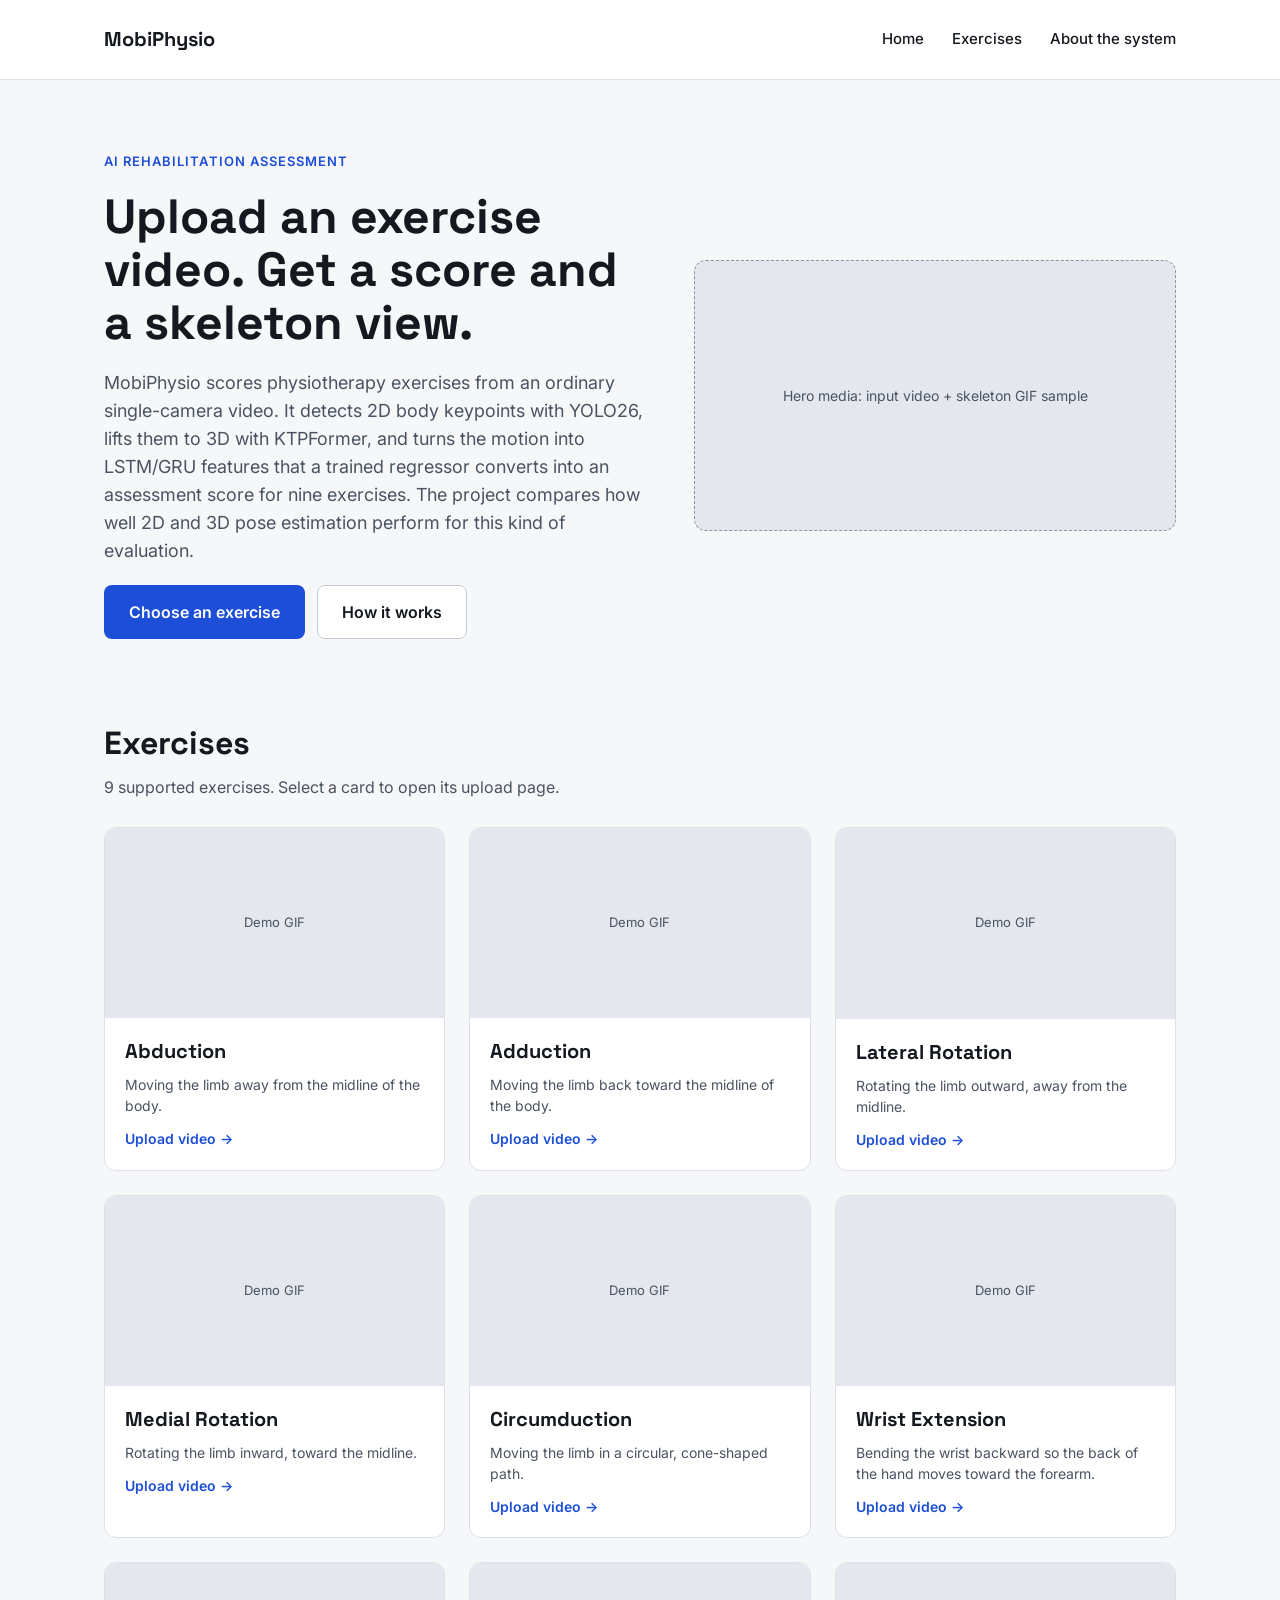
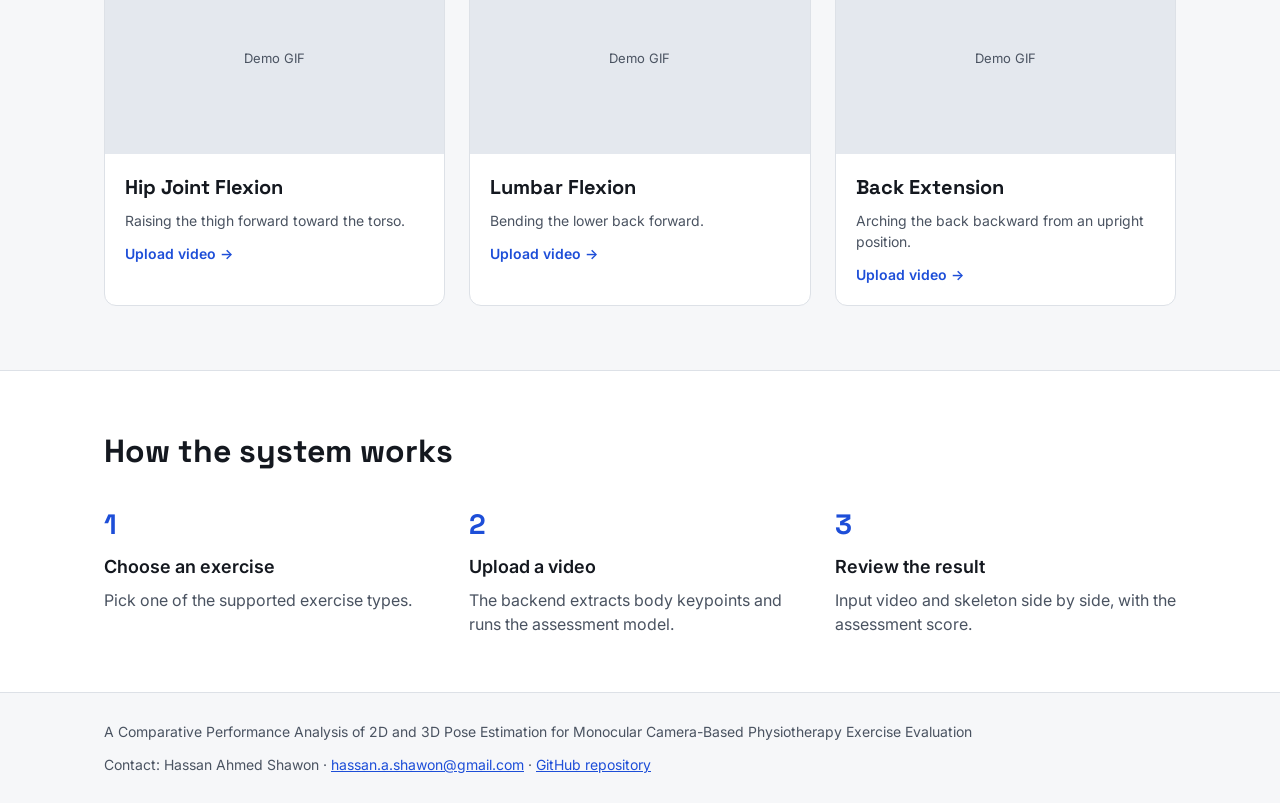
==== frontend/index.html @ 4cb4cb86 "Add MobiPhysio 3D RehabSite frontend and backend - Website (HTML/CSS/JS) with demo videos for all ni" ====
<!DOCTYPE html>
<html lang="en">
<head>
<meta charset="utf-8">
<meta name="viewport" content="width=device-width, initial-scale=1">
<title>{site}</title>
<link rel="preconnect" href="https://fonts.googleapis.com">
<link rel="stylesheet" href="https://fonts.googleapis.com/css2?family=Inter:wght@400;500;600&family=Space+Grotesk:wght@500;700&display=swap">
<link rel="stylesheet" href="css/style.css">
</head>
<body>

<header class="site-header">
  <div class="container site-header__inner">
    <a class="brand" href="index.html" data-cfg="SITE_NAME"></a>
    <nav class="nav" aria-label="Main">
      <a href="index.html">Home</a>
      <a href="#exercises">Exercises</a>
      <a href="#about">About the system</a>
    </nav>
  </div>
</header>

<main>
  <section class="container hero">
    <div class="hero__text">
      <p class="eyebrow">AI rehabilitation assessment</p>
      <h1>Upload an exercise video. Get a score and a skeleton view.</h1>
      <p class="lead" data-cfg="DESCRIPTION_SHORT"></p>
      <div class="button-row">
        <a class="btn btn--primary" href="#exercises">Choose an exercise</a>
        <a class="btn btn--secondary" href="#about">How it works</a>
      </div>
    </div>
    <div id="hero-media"></div>
  </section>

  <section id="exercises" class="container section">
    <div class="section__head">
      <h2>Exercises</h2>
      <p id="exercise-count" class="muted"></p>
    </div>
    <div id="exercise-grid" class="grid"></div>
  </section>

  <section id="about" class="band">
    <div class="container section">
      <h2>How the system works</h2>
      <div class="steps-grid">
        <div class="step">
          <span class="step__num">1</span>
          <h3>Choose an exercise</h3>
          <p class="muted">Pick one of the supported exercise types.</p>
        </div>
        <div class="step">
          <span class="step__num">2</span>
          <h3>Upload a video</h3>
          <p class="muted">The backend extracts body keypoints and runs the assessment model.</p>
        </div>
        <div class="step">
          <span class="step__num">3</span>
          <h3>Review the result</h3>
          <p class="muted">Input video and skeleton side by side, with the assessment score.</p>
        </div>
      </div>
    </div>
  </section>
</main>

<footer class="container site-footer">
  <span data-cfg="FOOTER_LEFT"></span>
  <span id="footer-contact"></span>
</footer>

<script src="js/config.js"></script>
<script src="js/common.js"></script>
<script src="js/home.js"></script>
</body>
</html>
---- frontend/css/style.css ----
/* Design tokens — change colours and fonts here */
:root {
  --bg: #F6F7F9;
  --surface: #FFFFFF;
  --ink: #14181F;
  --muted: #4A5361;
  --line: #DDE1E7;
  --line-strong: #C5CBD4;
  --placeholder: #E4E8EE;
  --accent: #1D4ED8;
  --accent-dark: #1E3A8A;
  --danger: #B42318;
  --radius: 12px;
  --font-body: Inter, system-ui, sans-serif;
  --font-head: "Space Grotesk", Inter, system-ui, sans-serif;
}

* { box-sizing: border-box; }
[hidden] { display: none !important; }
html { scroll-behavior: smooth; }
body { margin: 0; font-family: var(--font-body); color: var(--ink); background: var(--bg); line-height: 1.5; }
h1, h2, h3, p, ul, ol { margin: 0; }
h1 { font-family: var(--font-head); font-weight: 700; font-size: clamp(32px, 5vw, 48px); line-height: 1.1; }
h2 { font-family: var(--font-head); font-weight: 700; font-size: 32px; }
h3 { font-size: 18px; font-weight: 600; }
a { color: var(--accent); }
a:hover { color: var(--accent-dark); }
:focus-visible { outline: 3px solid var(--accent); outline-offset: 2px; }
img, video { display: block; max-width: 100%; }

.container { max-width: 1120px; margin: 0 auto; padding-left: 24px; padding-right: 24px; }
.muted { color: var(--muted); }
.eyebrow { font-size: 13px; font-weight: 600; letter-spacing: 0.08em; text-transform: uppercase; color: var(--accent); }
.lead { font-size: 18px; line-height: 1.55; color: var(--muted); }

/* Mock-mode banner */
.mock-banner { background: #FEF3C7; color: #5C3D00; font-size: 14px; font-weight: 500; text-align: center; padding: 8px 16px; }

/* Header and footer */
.site-header { background: var(--surface); border-bottom: 1px solid var(--line); }
.site-header__inner { display: flex; flex-wrap: wrap; align-items: center; justify-content: space-between; gap: 8px 16px; padding-top: 16px; padding-bottom: 16px; }
.brand { font-family: var(--font-head); font-weight: 700; font-size: 20px; color: var(--ink); text-decoration: none; }
.nav { display: flex; flex-wrap: wrap; gap: 4px 28px; font-size: 15px; font-weight: 500; }
.nav a { color: var(--ink); text-decoration: none; padding: 12px 0; }
.nav a:hover { color: var(--accent); }
.site-footer { display: flex; flex-wrap: wrap; justify-content: space-between; gap: 12px; padding-top: 28px; padding-bottom: 28px; font-size: 14px; color: var(--muted); }

/* Buttons */
.btn { display: inline-block; font: inherit; font-weight: 600; font-size: 16px; padding: 14px 24px; border-radius: 8px; border: 1px solid transparent; text-decoration: none; cursor: pointer; text-align: center; }
.btn--primary { background: var(--accent); color: #FFFFFF; }
.btn--primary:hover { background: var(--accent-dark); color: #FFFFFF; }
.btn--secondary { background: var(--surface); color: var(--ink); border-color: var(--line-strong); }
.btn--secondary:hover { border-color: var(--ink); color: var(--ink); }
.btn--block { width: 100%; }
.btn:disabled { background: #AEB6C2; color: #14181F; cursor: not-allowed; }
.button-row { display: flex; flex-wrap: wrap; gap: 12px; }
.link-btn { font: inherit; font-size: 14px; font-weight: 500; color: var(--accent); background: none; border: none; padding: 12px 8px; cursor: pointer; }

/* Media boxes (images with placeholder fallback) */
.media { background: var(--placeholder); border-radius: 8px; overflow: hidden; display: flex; align-items: center; justify-content: center; }
.media img, .media video { width: 100%; height: 100%; object-fit: contain; }
.media--empty { font-size: 13px; color: var(--muted); text-align: center; padding: 16px; }
.media--dark { background: var(--ink); height: 340px; }
.media--dark.media--empty { color: #D5DAE1; font-size: 14px; }
.media__note { margin: 0; padding: 16px; max-width: 360px; text-align: center; }
.preview { height: 280px; }

/* Home: hero */
.hero { display: flex; flex-wrap: wrap; gap: 48px; align-items: center; padding-top: 72px; padding-bottom: 56px; }
.hero__text { flex: 1 1 420px; display: flex; flex-direction: column; gap: 20px; }
.hero__media { flex: 1 1 360px; aspect-ratio: 16 / 9; height: auto; border-radius: var(--radius); }
.hero__media.media--empty { border: 1px dashed #8A93A1; font-size: 14px; }

/* Home: sections */
.section { display: flex; flex-direction: column; gap: 28px; padding-top: 24px; padding-bottom: 64px; }
.section__head { display: flex; flex-direction: column; gap: 8px; }
.band { background: var(--surface); border-top: 1px solid var(--line); border-bottom: 1px solid var(--line); }
.band .section { padding-top: 56px; padding-bottom: 56px; }
.grid { display: grid; grid-template-columns: repeat(auto-fill, minmax(min(300px, 100%), 1fr)); gap: 24px; }
.steps-grid { display: grid; grid-template-columns: repeat(auto-fit, minmax(240px, 1fr)); gap: 24px; }
.step { display: flex; flex-direction: column; gap: 8px; }
.step__num { font-family: var(--font-head); font-weight: 700; font-size: 28px; color: var(--accent); }
.about__long { max-width: 760px; line-height: 1.6; }

/* Home: exercise card */
.card { display: flex; flex-direction: column; background: var(--surface); border: 1px solid var(--line); border-radius: var(--radius); overflow: hidden; text-decoration: none; color: var(--ink); transition: border-color 0.15s, box-shadow 0.15s, transform 0.15s; }
.card:hover { color: var(--ink); border-color: var(--accent); box-shadow: 0 6px 20px rgba(20, 24, 31, 0.08); transform: translateY(-2px); }
.card__media { aspect-ratio: 16 / 9; height: auto; border-radius: 0; }
.card__body { display: flex; flex-direction: column; gap: 8px; padding: 18px 20px 20px; }
.card__title { font-family: var(--font-head); font-weight: 700; font-size: 20px; }
.card__text { font-size: 14px; color: var(--muted); }
.card__cta { font-size: 14px; font-weight: 600; color: var(--accent); padding-top: 4px; }

/* Exercise page */
.page { display: flex; flex-direction: column; gap: 28px; padding-top: 32px; padding-bottom: 64px; }
.back { align-self: flex-start; font-size: 15px; font-weight: 500; text-decoration: none; padding: 10px 0; }
.page__head { display: flex; flex-wrap: wrap; align-items: flex-end; justify-content: space-between; gap: 16px; }
.page__head h1 { font-size: clamp(28px, 4vw, 40px); line-height: 1.15; margin-top: 8px; }

.panel { background: var(--surface); border: 1px solid var(--line); border-radius: var(--radius); padding: 24px; display: flex; flex-direction: column; gap: 16px; }
.panel h2 { font-family: var(--font-body); font-size: 18px; font-weight: 600; }
.panel h3 { font-size: 15px; }
.panel--tight { padding: 16px; gap: 12px; }
.panel--tight h2 { font-size: 16px; }
.panel__head { display: flex; flex-wrap: wrap; align-items: center; justify-content: space-between; gap: 8px; }
.panel__head a { font-size: 14px; font-weight: 500; text-decoration: none; }

.two-col { display: flex; flex-wrap: wrap; gap: 32px; align-items: flex-start; }
.two-col__side { flex: 1 1 360px; }
.two-col__main { flex: 1.3 1 420px; gap: 20px; }
.demo__media { aspect-ratio: 16 / 9; height: auto; }
.tips { padding-left: 20px; font-size: 15px; line-height: 1.7; color: var(--muted); }

/* Upload */
.dropzone { display: flex; flex-direction: column; align-items: center; justify-content: center; gap: 12px; min-height: 260px; padding: 24px; border: 2px dashed #8A93A1; border-radius: var(--radius); background: var(--bg); text-align: center; cursor: pointer; color: var(--accent); }
.dropzone > span { color: var(--ink); }
.dropzone > .muted, .dropzone__rules { color: var(--muted); font-size: 14px; }
.dropzone__title { font-size: 17px; font-weight: 600; }
.dropzone__rules { font-size: 13px; }
.dropzone input { font: inherit; font-size: 14px; max-width: 100%; color: var(--ink); }
.dropzone--over, .dropzone:hover { border-color: var(--accent); background: #EEF3FF; }
.file-row { display: flex; flex-wrap: wrap; align-items: center; justify-content: space-between; gap: 12px; padding: 4px 8px 4px 16px; border: 1px solid var(--line); border-radius: 8px; font-size: 14px; font-weight: 500; overflow-wrap: anywhere; }
.error { color: var(--danger); background: #FEF1EF; border: 1px solid #F3B8B1; border-radius: 8px; padding: 12px 16px; font-size: 14px; font-weight: 500; }

/* Processing */
.progress { display: flex; flex-direction: column; gap: 10px; padding-top: 16px; border-top: 1px solid var(--line); }
.progress__track { height: 8px; background: var(--placeholder); border-radius: 4px; overflow: hidden; }
.progress__bar { height: 8px; width: 0; background: var(--accent); transition: width 0.2s; }
.progress__bar.is-indeterminate { background: repeating-linear-gradient(90deg, var(--accent) 0 24px, #6D8FEA 24px 48px); background-size: 48px 8px; animation: stripes 0.8s linear infinite; }
@keyframes stripes { to { background-position: 48px 0; } }
.progress__status { font-size: 14px; font-weight: 600; }
.progress__steps { padding-left: 20px; font-size: 14px; line-height: 1.8; color: var(--muted); }
.progress__steps .is-active { color: var(--ink); font-weight: 600; }
.progress__steps .is-done { color: var(--muted); text-decoration: line-through; }

/* Results */
.results { display: flex; flex-direction: column; gap: 28px; }
.output { display: grid; grid-template-columns: repeat(auto-fit, minmax(min(320px, 100%), 1fr)); gap: 24px; }
.scores { display: flex; flex-wrap: wrap; gap: 24px; align-items: stretch; }
.score-card { flex: 1 1 300px; background: var(--accent); color: #FFFFFF; border-radius: var(--radius); padding: 28px; display: flex; flex-direction: column; gap: 12px; }
.score-card h2 { font-family: var(--font-body); font-size: 14px; font-weight: 600; letter-spacing: 0.08em; text-transform: uppercase; }
.score-card__value { font-family: var(--font-head); font-weight: 700; font-size: 80px; line-height: 1; overflow-wrap: anywhere; }
.score-card__track { height: 10px; background: var(--accent-dark); border-radius: 5px; overflow: hidden; }
.score-card__fill { height: 10px; background: #FFFFFF; }
.score-card__label { font-size: 16px; font-weight: 600; }
.scores__details { flex: 2 1 420px; }
.table-wrap { overflow-x: auto; }
.details { width: 100%; border-collapse: collapse; font-size: 15px; }
.details tr + tr { border-top: 1px solid var(--line); }
.details th { text-align: left; font-weight: 500; color: var(--muted); padding: 12px 16px 12px 0; white-space: nowrap; vertical-align: top; }
.details td { padding: 12px 0; font-weight: 500; overflow-wrap: anywhere; }

@media (prefers-reduced-motion: reduce) {
  html { scroll-behavior: auto; }
  .card, .progress__bar { transition: none; animation: none; }
}
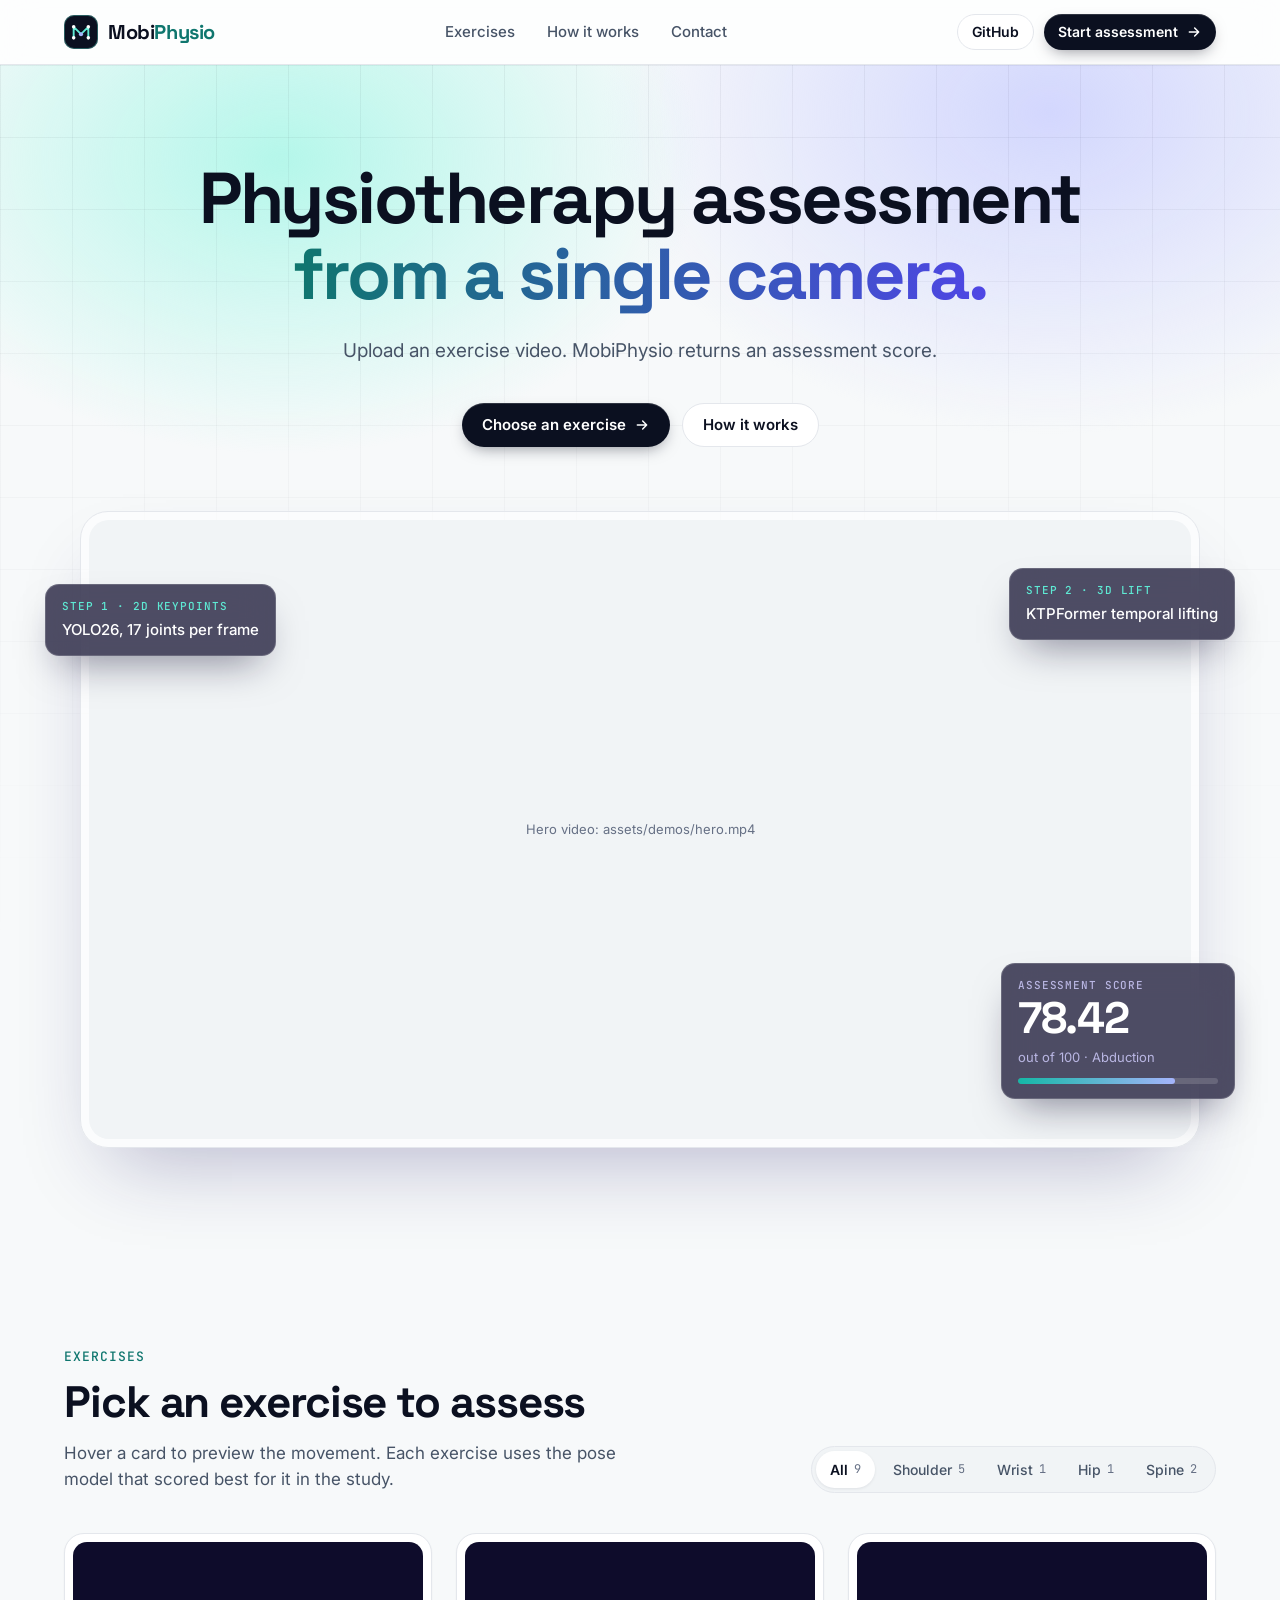
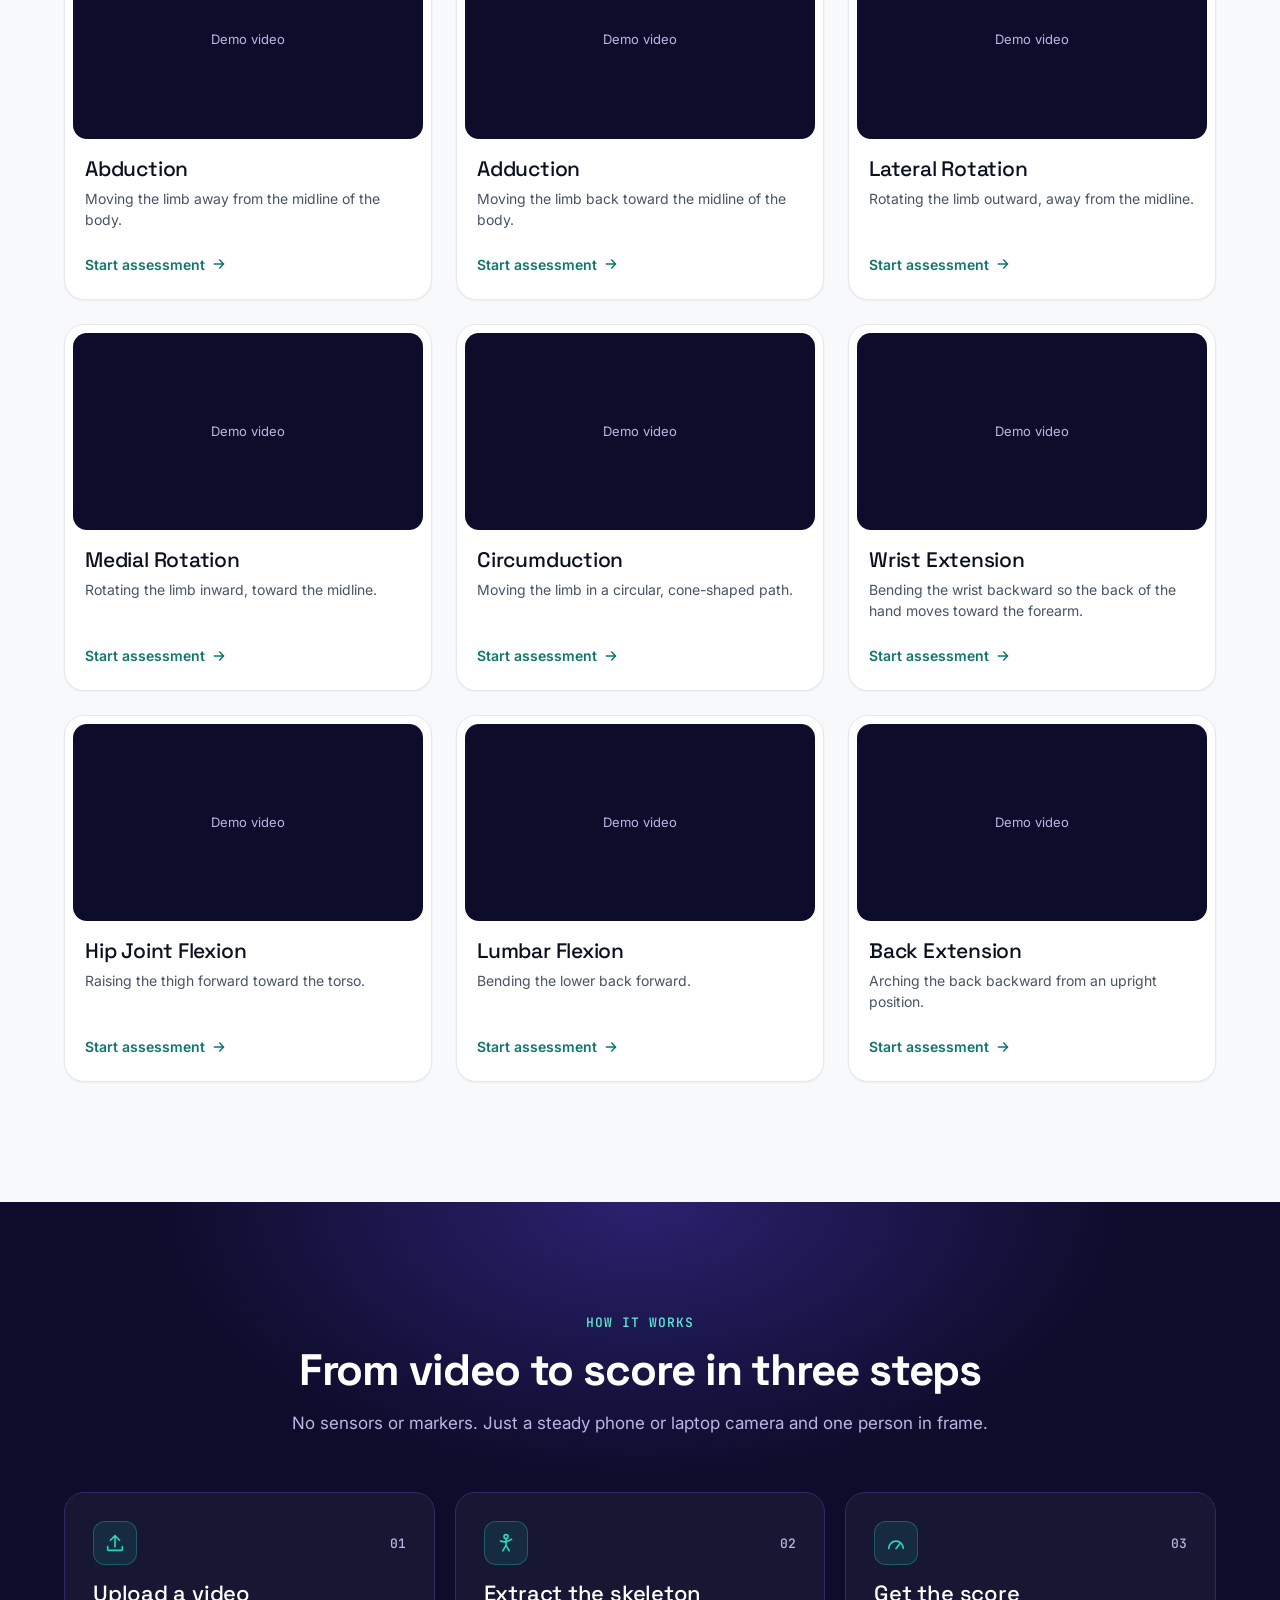
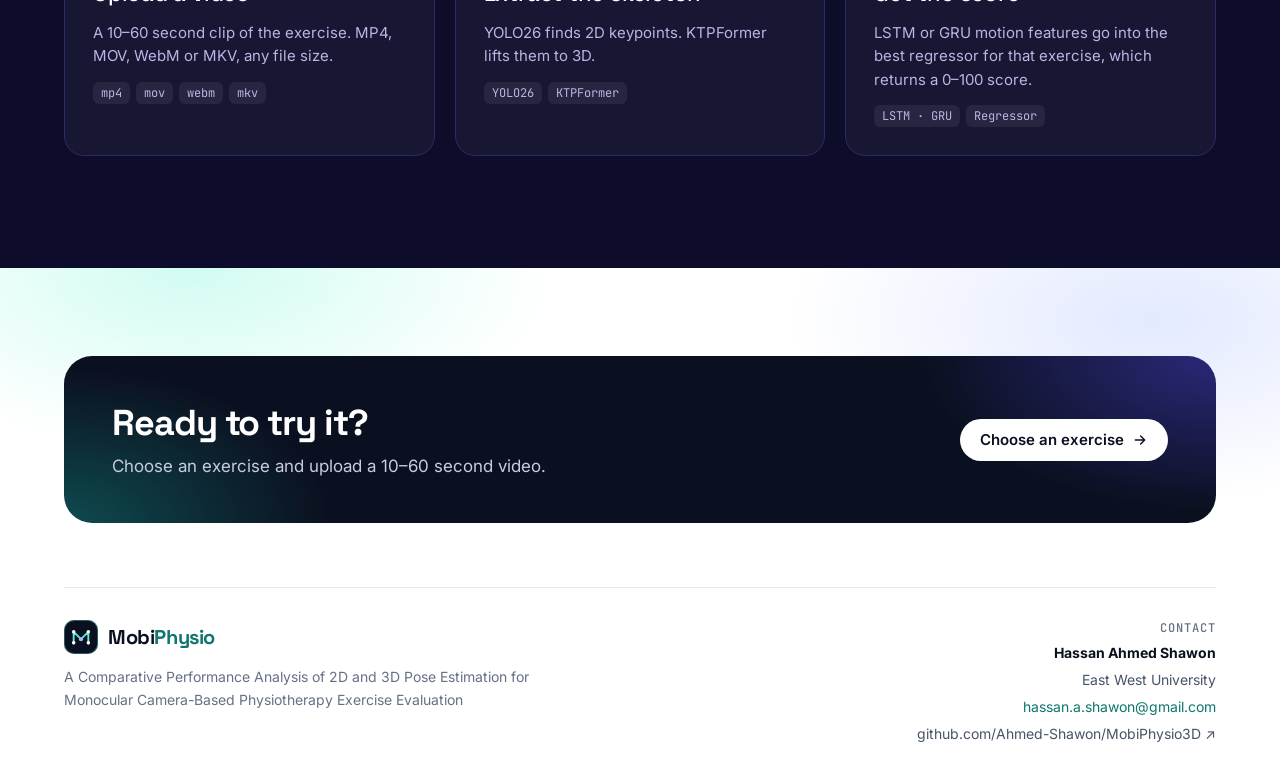
==== commit a1715b36: "V2 with Demo videos Added Co-Authored-By: Claude Opus 5.5 <noreply@anthropic.com>" ====
--- a/frontend/index.html
+++ b/frontend/index.html
@@ -5,72 +5,91 @@
 <meta name="viewport" content="width=device-width, initial-scale=1">
 <title>{site}</title>
 <link rel="preconnect" href="https://fonts.googleapis.com">
-<link rel="stylesheet" href="https://fonts.googleapis.com/css2?family=Inter:wght@400;500;600&family=Space+Grotesk:wght@500;700&display=swap">
+<link rel="stylesheet" href="https://fonts.googleapis.com/css2?family=Inter:wght@400;500;600;700&family=Space+Grotesk:wght@500;600;700&family=JetBrains+Mono:wght@400;500&display=swap">
 <link rel="stylesheet" href="css/style.css">
 </head>
 <body>
 
-<header class="site-header">
-  <div class="container site-header__inner">
-    <a class="brand" href="index.html" data-cfg="SITE_NAME"></a>
-    <nav class="nav" aria-label="Main">
-      <a href="index.html">Home</a>
+<header class="nav">
+  <div class="wrap nav__inner">
+    <a class="logo" href="index.html" data-logo></a>
+    <nav class="nav__links" aria-label="Main">
       <a href="#exercises">Exercises</a>
-      <a href="#about">About the system</a>
+      <a href="#how">How it works</a>
+      <a href="#contact">Contact</a>
     </nav>
+    <div class="nav__actions">
+      <a class="btn btn--secondary btn--sm" data-repo target="_blank" rel="noopener">GitHub</a>
+      <a class="btn btn--primary btn--sm" href="#exercises">Start assessment <span data-arrow></span></a>
+    </div>
+    <button class="burger" type="button" aria-label="Menu" aria-expanded="false" data-burger>
+      <svg width="18" height="18" viewBox="0 0 24 24" fill="none" stroke="currentColor" stroke-width="2" stroke-linecap="round"><path d="M4 7h16M4 12h16M4 17h16"/></svg>
+    </button>
   </div>
 </header>
 
 <main>
-  <section class="container hero">
-    <div class="hero__text">
-      <p class="eyebrow">AI rehabilitation assessment</p>
-      <h1>Upload an exercise video. Get a score and a skeleton view.</h1>
-      <p class="lead" data-cfg="DESCRIPTION_SHORT"></p>
-      <div class="button-row">
-        <a class="btn btn--primary" href="#exercises">Choose an exercise</a>
-        <a class="btn btn--secondary" href="#about">How it works</a>
+  <section class="hero">
+    <div class="wrap">
+      <h1>Physiotherapy assessment <em>from a single camera.</em></h1>
+      <p class="hero__sub" data-cfg="HERO_SUBHEADING"></p>
+      <div class="hero__ctas">
+        <a class="btn btn--primary" href="#exercises">Choose an exercise <span data-arrow></span></a>
+        <a class="btn btn--secondary" href="#how">How it works</a>
+      </div>
+      <div class="ring">
+        <div id="hero-media"></div>
+        <div class="float float--k1"><small>STEP 1 · 2D KEYPOINTS</small><b>YOLO26, 17 joints per frame</b></div>
+        <div class="float float--k2"><small>STEP 2 · 3D LIFT</small><b>KTPFormer temporal lifting</b></div>
+        <div class="float float--score"><small>ASSESSMENT SCORE</small><span class="float__v">78.42</span><span class="float__t">out of 100 · Abduction</span><div class="minibar"><i></i></div></div>
       </div>
     </div>
-    <div id="hero-media"></div>
   </section>
 
-  <section id="exercises" class="container section">
-    <div class="section__head">
-      <h2>Exercises</h2>
-      <p id="exercise-count" class="muted"></p>
+  <section id="exercises" class="sec">
+    <div class="wrap">
+      <div class="sec__head">
+        <div>
+          <p class="eyebrow">Exercises</p>
+          <h2 class="h2">Pick an exercise to assess</h2>
+          <p class="lead">Hover a card to preview the movement. Each exercise uses the pose model that scored best for it in the study.</p>
+        </div>
+        <div id="filters" class="filters" role="group" aria-label="Filter by body area"></div>
+      </div>
+      <div id="exercise-grid" class="grid reveal"></div>
     </div>
-    <div id="exercise-grid" class="grid"></div>
   </section>
 
-  <section id="about" class="band">
-    <div class="container section">
-      <h2>How the system works</h2>
-      <div class="steps-grid">
+  <section id="how" class="how">
+    <div class="wrap">
+      <p class="eyebrow">How it works</p>
+      <h2 class="h2">From video to score in three steps</h2>
+      <p class="lead">No sensors or markers. Just a steady phone or laptop camera and one person in frame.</p>
+      <div class="steps">
         <div class="step">
-          <span class="step__num">1</span>
-          <h3>Choose an exercise</h3>
-          <p class="muted">Pick one of the supported exercise types.</p>
+          <div class="step__top"><span class="step__ic"><svg width="22" height="22" viewBox="0 0 24 24" fill="none" stroke="#2DD4BF" stroke-width="1.8" stroke-linecap="round" stroke-linejoin="round"><path d="M12 16V4M7 9l5-5 5 5M4 16v3a1 1 0 0 0 1 1h14a1 1 0 0 0 1-1v-3"/></svg></span><span class="step__n">01</span></div>
+          <h3>Upload a video</h3>
+          <p>A 10–60 second clip of the exercise. MP4, MOV, WebM or MKV, any file size.</p>
+          <div class="tags"><span>mp4</span><span>mov</span><span>webm</span><span>mkv</span></div>
         </div>
         <div class="step">
-          <span class="step__num">2</span>
-          <h3>Upload a video</h3>
-          <p class="muted">The backend extracts body keypoints and runs the assessment model.</p>
+          <div class="step__top"><span class="step__ic"><svg width="22" height="22" viewBox="0 0 24 24" fill="none" stroke="#2DD4BF" stroke-width="1.8" stroke-linecap="round" stroke-linejoin="round"><circle cx="12" cy="5" r="2.2"/><path d="M12 7.5v7M12 14.5l-3.5 6M12 14.5l3.5 6M6 10l6 1 6-3"/></svg></span><span class="step__n">02</span></div>
+          <h3>Extract the skeleton</h3>
+          <p>YOLO26 finds 2D keypoints. KTPFormer lifts them to 3D.</p>
+          <div class="tags"><span>YOLO26</span><span>KTPFormer</span></div>
         </div>
         <div class="step">
-          <span class="step__num">3</span>
-          <h3>Review the result</h3>
-          <p class="muted">Input video and skeleton side by side, with the assessment score.</p>
+          <div class="step__top"><span class="step__ic"><svg width="22" height="22" viewBox="0 0 24 24" fill="none" stroke="#2DD4BF" stroke-width="1.8" stroke-linecap="round"><path d="M4 18a8 8 0 1 1 16 0"/><path d="M12 18l4-5"/></svg></span><span class="step__n">03</span></div>
+          <h3>Get the score</h3>
+          <p>LSTM or GRU motion features go into the best regressor for that exercise, which returns a 0–100 score.</p>
+          <div class="tags"><span>LSTM · GRU</span><span>Regressor</span></div>
         </div>
       </div>
     </div>
   </section>
 </main>
 
-<footer class="container site-footer">
-  <span data-cfg="FOOTER_LEFT"></span>
-  <span id="footer-contact"></span>
-</footer>
+<footer id="contact" class="foot" data-footer></footer>
 
 <script src="js/config.js"></script>
 <script src="js/common.js"></script>
--- a/frontend/css/style.css
+++ b/frontend/css/style.css
@@ -1,156 +1,287 @@
-/* Design tokens — change colours and fonts here */
+/* ------------------------------------------------------------------
+   MobiPhysio styles. Colours, fonts and timing are variables below.
+------------------------------------------------------------------- */
 :root {
-  --bg: #F6F7F9;
-  --surface: #FFFFFF;
-  --ink: #14181F;
-  --muted: #4A5361;
-  --line: #DDE1E7;
-  --line-strong: #C5CBD4;
-  --placeholder: #E4E8EE;
-  --accent: #1D4ED8;
-  --accent-dark: #1E3A8A;
-  --danger: #B42318;
-  --radius: 12px;
-  --font-body: Inter, system-ui, sans-serif;
-  --font-head: "Space Grotesk", Inter, system-ui, sans-serif;
-}
-
-* { box-sizing: border-box; }
+  --bg: #F7F9FA; --surface: #FFFFFF; --subtle: #F1F4F6; --night: #0E0C2B; --night2: #1B1748;
+  --ink: #0B1020; --body: #475467; --muted: #667085; --ondark: #FFFFFF; --ondark2: #B9B6E3;
+  --border: #E4E7EC; --border2: #D0D5DD; --bordern: #2E2A66;
+  --teal: #14B8A6; --teal-strong: #0F766E; --mint: #CCFBF1; --mint-text: #5EEAD4;
+  --indigo: #4F46E5; --indigo-soft: #E0E7FF;
+  --good: #12B76A; --danger: #D92D20;
+  --ease: cubic-bezier(.22, 1, .36, 1);
+  --f-head: "Space Grotesk", system-ui, sans-serif;
+  --f-body: Inter, system-ui, -apple-system, "Segoe UI", sans-serif;
+  --f-mono: "JetBrains Mono", ui-monospace, monospace;
+}
+*, *::before, *::after { box-sizing: border-box; }
+* { margin: 0; padding: 0; }
 [hidden] { display: none !important; }
 html { scroll-behavior: smooth; }
-body { margin: 0; font-family: var(--font-body); color: var(--ink); background: var(--bg); line-height: 1.5; }
-h1, h2, h3, p, ul, ol { margin: 0; }
-h1 { font-family: var(--font-head); font-weight: 700; font-size: clamp(32px, 5vw, 48px); line-height: 1.1; }
-h2 { font-family: var(--font-head); font-weight: 700; font-size: 32px; }
-h3 { font-size: 18px; font-weight: 600; }
-a { color: var(--accent); }
-a:hover { color: var(--accent-dark); }
-:focus-visible { outline: 3px solid var(--accent); outline-offset: 2px; }
+body { background: var(--bg); color: var(--ink); font-family: var(--f-body); font-size: 16px; line-height: 1.5; -webkit-font-smoothing: antialiased; overflow-x: hidden; }
 img, video { display: block; max-width: 100%; }
-
-.container { max-width: 1120px; margin: 0 auto; padding-left: 24px; padding-right: 24px; }
+a { color: inherit; }
+button { font: inherit; color: inherit; cursor: pointer; background: none; border: 0; }
+:focus-visible { outline: 2px solid var(--indigo); outline-offset: 2px; }
+
+.wrap { max-width: 1200px; margin: 0 auto; padding: 0 24px; }
 .muted { color: var(--muted); }
-.eyebrow { font-size: 13px; font-weight: 600; letter-spacing: 0.08em; text-transform: uppercase; color: var(--accent); }
-.lead { font-size: 18px; line-height: 1.55; color: var(--muted); }
-
-/* Mock-mode banner */
+.eyebrow { font: 500 13px var(--f-mono); letter-spacing: .08em; color: var(--teal-strong); text-transform: uppercase; }
+.eyebrow--muted { color: var(--muted); font-size: 12px; }
+.h2 { font: 700 44px/1.15 var(--f-head); letter-spacing: -.025em; }
+.lead { font-size: 17px; line-height: 1.55; color: var(--body); }
 .mock-banner { background: #FEF3C7; color: #5C3D00; font-size: 14px; font-weight: 500; text-align: center; padding: 8px 16px; }
 
-/* Header and footer */
-.site-header { background: var(--surface); border-bottom: 1px solid var(--line); }
-.site-header__inner { display: flex; flex-wrap: wrap; align-items: center; justify-content: space-between; gap: 8px 16px; padding-top: 16px; padding-bottom: 16px; }
-.brand { font-family: var(--font-head); font-weight: 700; font-size: 20px; color: var(--ink); text-decoration: none; }
-.nav { display: flex; flex-wrap: wrap; gap: 4px 28px; font-size: 15px; font-weight: 500; }
-.nav a { color: var(--ink); text-decoration: none; padding: 12px 0; }
-.nav a:hover { color: var(--accent); }
-.site-footer { display: flex; flex-wrap: wrap; justify-content: space-between; gap: 12px; padding-top: 28px; padding-bottom: 28px; font-size: 14px; color: var(--muted); }
-
-/* Buttons */
-.btn { display: inline-block; font: inherit; font-weight: 600; font-size: 16px; padding: 14px 24px; border-radius: 8px; border: 1px solid transparent; text-decoration: none; cursor: pointer; text-align: center; }
-.btn--primary { background: var(--accent); color: #FFFFFF; }
-.btn--primary:hover { background: var(--accent-dark); color: #FFFFFF; }
-.btn--secondary { background: var(--surface); color: var(--ink); border-color: var(--line-strong); }
-.btn--secondary:hover { border-color: var(--ink); color: var(--ink); }
+/* ---------- buttons, chips ---------- */
+.btn { display: inline-flex; align-items: center; justify-content: center; gap: 8px; padding: 12px 20px; border-radius: 999px; font-weight: 600; font-size: 15px; line-height: 1.2; white-space: nowrap; text-decoration: none; transition: transform .2s var(--ease), box-shadow .2s, background .2s, border-color .2s; }
+.btn .arrow { width: 16px; height: 16px; transition: transform .25s var(--ease); }
+.btn:hover .arrow { transform: translateX(3px); }
+.btn--primary { background: var(--ink); color: #fff; box-shadow: 0 1px 0 rgba(255,255,255,.15) inset, 0 6px 16px -6px rgba(11,16,32,.5); }
+.btn--primary:hover { transform: translateY(-1px); }
+.btn--secondary { background: var(--surface); border: 1px solid var(--border); color: var(--ink); }
+.btn--secondary:hover { border-color: var(--border2); }
+.btn--light { background: #fff; color: var(--ink); }
+.btn--sm { padding: 9px 14px; font-size: 14px; }
 .btn--block { width: 100%; }
-.btn:disabled { background: #AEB6C2; color: #14181F; cursor: not-allowed; }
-.button-row { display: flex; flex-wrap: wrap; gap: 12px; }
-.link-btn { font: inherit; font-size: 14px; font-weight: 500; color: var(--accent); background: none; border: none; padding: 12px 8px; cursor: pointer; }
-
-/* Media boxes (images with placeholder fallback) */
-.media { background: var(--placeholder); border-radius: 8px; overflow: hidden; display: flex; align-items: center; justify-content: center; }
-.media img, .media video { width: 100%; height: 100%; object-fit: contain; }
+.btn:disabled { opacity: .45; cursor: not-allowed; transform: none; }
+.link-btn { font-size: 14px; font-weight: 600; color: var(--teal-strong); padding: 10px 8px; }
+.chip { display: inline-flex; align-items: center; gap: 6px; padding: 5px 10px; border-radius: 999px; font: 500 12px var(--f-mono); white-space: nowrap; }
+.chip::before { content: ""; width: 6px; height: 6px; border-radius: 50%; background: var(--teal); }
+.chip.nodot::before { display: none; }
+.chip--light { background: var(--surface); border: 1px solid var(--border); color: var(--body); }
+.chip--glass { background: rgba(255,255,255,.1); border: 1px solid rgba(255,255,255,.18); color: #fff; backdrop-filter: blur(12px); -webkit-backdrop-filter: blur(12px); font-size: 11px; }
+
+/* ---------- nav ---------- */
+.nav { position: sticky; top: 0; z-index: 20; background: rgba(255,255,255,.75); backdrop-filter: blur(16px); -webkit-backdrop-filter: blur(16px); border-bottom: 1px solid var(--border); }
+.nav__inner { display: flex; align-items: center; justify-content: space-between; gap: 16px; height: 64px; }
+.logo { display: inline-flex; align-items: center; gap: 10px; font: 700 20px var(--f-head); letter-spacing: -.02em; color: var(--ink); text-decoration: none; }
+.logo__mark { width: 34px; height: 34px; border-radius: 10px; background: #0B1020; box-shadow: inset 0 0 0 1px rgba(94,234,212,.35); display: grid; place-items: center; flex: none; }
+.logo__accent { color: var(--teal-strong); }
+.nav__links { display: flex; gap: 32px; font-weight: 500; font-size: 15px; }
+.nav__links a { color: var(--body); text-decoration: none; }
+.nav__links a:hover { color: var(--ink); }
+.nav__actions { display: flex; gap: 10px; }
+.burger { display: none; width: 40px; height: 40px; border-radius: 10px; border: 1px solid var(--border); background: var(--surface); place-items: center; }
+
+/* ---------- hero ---------- */
+.hero { position: relative; text-align: center; padding: 96px 0 104px; overflow: hidden;
+  background: radial-gradient(600px 420px at 22% 8%, rgba(153,246,228,.7), transparent 70%), radial-gradient(640px 460px at 82% 4%, rgba(199,204,255,.75), transparent 70%), var(--bg); }
+.hero::before { content: ""; position: absolute; inset: 0; background-image: linear-gradient(rgba(11,16,32,.05) 1px, transparent 1px), linear-gradient(90deg, rgba(11,16,32,.05) 1px, transparent 1px); background-size: 72px 72px; -webkit-mask-image: linear-gradient(#000, transparent 75%); mask-image: linear-gradient(#000, transparent 75%); }
+.hero > * { position: relative; }
+.hero h1 { font: 700 72px/1.05 var(--f-head); letter-spacing: -.035em; margin: 0 auto 24px; max-width: 920px; }
+.hero h1 em { font-style: normal; background: linear-gradient(90deg, #0F766E, #4F46E5); -webkit-background-clip: text; background-clip: text; color: transparent; }
+.hero__sub { font-size: 19px; line-height: 1.6; color: var(--body); max-width: 660px; margin: 0 auto; }
+.hero__ctas { display: flex; gap: 12px; justify-content: center; flex-wrap: wrap; margin: 36px 0 64px; }
+.ring { position: relative; max-width: 1120px; margin: 0 auto; padding: 8px; border-radius: 28px; background: rgba(255,255,255,.6); border: 1px solid var(--border); box-shadow: 0 40px 80px -30px rgba(30,25,100,.3); }
+.hero__media { aspect-ratio: 16 / 9; border-radius: 20px; overflow: hidden; background: #dfe7ee; }
+.media { display: flex; align-items: center; justify-content: center; overflow: hidden; background: var(--subtle); }
+.media img, .media video { width: 100%; height: 100%; object-fit: cover; }
 .media--empty { font-size: 13px; color: var(--muted); text-align: center; padding: 16px; }
-.media--dark { background: var(--ink); height: 340px; }
-.media--dark.media--empty { color: #D5DAE1; font-size: 14px; }
-.media__note { margin: 0; padding: 16px; max-width: 360px; text-align: center; }
-.preview { height: 280px; }
-
-/* Home: hero */
-.hero { display: flex; flex-wrap: wrap; gap: 48px; align-items: center; padding-top: 72px; padding-bottom: 56px; }
-.hero__text { flex: 1 1 420px; display: flex; flex-direction: column; gap: 20px; }
-.hero__media { flex: 1 1 360px; aspect-ratio: 16 / 9; height: auto; border-radius: var(--radius); }
-.hero__media.media--empty { border: 1px dashed #8A93A1; font-size: 14px; }
-
-/* Home: sections */
-.section { display: flex; flex-direction: column; gap: 28px; padding-top: 24px; padding-bottom: 64px; }
-.section__head { display: flex; flex-direction: column; gap: 8px; }
-.band { background: var(--surface); border-top: 1px solid var(--line); border-bottom: 1px solid var(--line); }
-.band .section { padding-top: 56px; padding-bottom: 56px; }
-.grid { display: grid; grid-template-columns: repeat(auto-fill, minmax(min(300px, 100%), 1fr)); gap: 24px; }
-.steps-grid { display: grid; grid-template-columns: repeat(auto-fit, minmax(240px, 1fr)); gap: 24px; }
-.step { display: flex; flex-direction: column; gap: 8px; }
-.step__num { font-family: var(--font-head); font-weight: 700; font-size: 28px; color: var(--accent); }
-.about__long { max-width: 760px; line-height: 1.6; }
-
-/* Home: exercise card */
-.card { display: flex; flex-direction: column; background: var(--surface); border: 1px solid var(--line); border-radius: var(--radius); overflow: hidden; text-decoration: none; color: var(--ink); transition: border-color 0.15s, box-shadow 0.15s, transform 0.15s; }
-.card:hover { color: var(--ink); border-color: var(--accent); box-shadow: 0 6px 20px rgba(20, 24, 31, 0.08); transform: translateY(-2px); }
-.card__media { aspect-ratio: 16 / 9; height: auto; border-radius: 0; }
-.card__body { display: flex; flex-direction: column; gap: 8px; padding: 18px 20px 20px; }
-.card__title { font-family: var(--font-head); font-weight: 700; font-size: 20px; }
-.card__text { font-size: 14px; color: var(--muted); }
-.card__cta { font-size: 14px; font-weight: 600; color: var(--accent); padding-top: 4px; }
-
-/* Exercise page */
-.page { display: flex; flex-direction: column; gap: 28px; padding-top: 32px; padding-bottom: 64px; }
-.back { align-self: flex-start; font-size: 15px; font-weight: 500; text-decoration: none; padding: 10px 0; }
-.page__head { display: flex; flex-wrap: wrap; align-items: flex-end; justify-content: space-between; gap: 16px; }
-.page__head h1 { font-size: clamp(28px, 4vw, 40px); line-height: 1.15; margin-top: 8px; }
-
-.panel { background: var(--surface); border: 1px solid var(--line); border-radius: var(--radius); padding: 24px; display: flex; flex-direction: column; gap: 16px; }
-.panel h2 { font-family: var(--font-body); font-size: 18px; font-weight: 600; }
-.panel h3 { font-size: 15px; }
-.panel--tight { padding: 16px; gap: 12px; }
-.panel--tight h2 { font-size: 16px; }
-.panel__head { display: flex; flex-wrap: wrap; align-items: center; justify-content: space-between; gap: 8px; }
-.panel__head a { font-size: 14px; font-weight: 500; text-decoration: none; }
-
-.two-col { display: flex; flex-wrap: wrap; gap: 32px; align-items: flex-start; }
-.two-col__side { flex: 1 1 360px; }
-.two-col__main { flex: 1.3 1 420px; gap: 20px; }
-.demo__media { aspect-ratio: 16 / 9; height: auto; }
-.tips { padding-left: 20px; font-size: 15px; line-height: 1.7; color: var(--muted); }
-
-/* Upload */
-.dropzone { display: flex; flex-direction: column; align-items: center; justify-content: center; gap: 12px; min-height: 260px; padding: 24px; border: 2px dashed #8A93A1; border-radius: var(--radius); background: var(--bg); text-align: center; cursor: pointer; color: var(--accent); }
-.dropzone > span { color: var(--ink); }
-.dropzone > .muted, .dropzone__rules { color: var(--muted); font-size: 14px; }
-.dropzone__title { font-size: 17px; font-weight: 600; }
-.dropzone__rules { font-size: 13px; }
-.dropzone input { font: inherit; font-size: 14px; max-width: 100%; color: var(--ink); }
-.dropzone--over, .dropzone:hover { border-color: var(--accent); background: #EEF3FF; }
-.file-row { display: flex; flex-wrap: wrap; align-items: center; justify-content: space-between; gap: 12px; padding: 4px 8px 4px 16px; border: 1px solid var(--line); border-radius: 8px; font-size: 14px; font-weight: 500; overflow-wrap: anywhere; }
-.error { color: var(--danger); background: #FEF1EF; border: 1px solid #F3B8B1; border-radius: 8px; padding: 12px 16px; font-size: 14px; font-weight: 500; }
-
-/* Processing */
-.progress { display: flex; flex-direction: column; gap: 10px; padding-top: 16px; border-top: 1px solid var(--line); }
-.progress__track { height: 8px; background: var(--placeholder); border-radius: 4px; overflow: hidden; }
-.progress__bar { height: 8px; width: 0; background: var(--accent); transition: width 0.2s; }
-.progress__bar.is-indeterminate { background: repeating-linear-gradient(90deg, var(--accent) 0 24px, #6D8FEA 24px 48px); background-size: 48px 8px; animation: stripes 0.8s linear infinite; }
+.media__note { padding: 16px; max-width: 360px; text-align: center; color: #D5DAE1; font-size: 14px; }
+.float { position: absolute; padding: 14px 16px; border-radius: 14px; text-align: left; background: rgba(14,12,43,.72); border: 1px solid rgba(255,255,255,.16); backdrop-filter: blur(18px); -webkit-backdrop-filter: blur(18px); color: #fff; box-shadow: 0 20px 40px -16px rgba(14,12,43,.5); animation: floaty 6s ease-in-out infinite; }
+.float small { display: block; font: 500 11px var(--f-mono); letter-spacing: .08em; color: var(--mint-text); margin-bottom: 4px; }
+.float b { font-weight: 500; font-size: 15px; }
+.float--k1 { left: -36px; top: 72px; }
+.float--k2 { right: -36px; top: 56px; animation-delay: -1.5s; }
+.float--score { right: -36px; bottom: 48px; animation-delay: -3s; }
+.float--score small { color: var(--ondark2); }
+.float__v { display: block; font: 700 44px/1 var(--f-head); letter-spacing: -.03em; margin: 4px 0; }
+.float__t { font-size: 13px; color: var(--ondark2); }
+.minibar { height: 6px; border-radius: 3px; background: rgba(255,255,255,.15); margin-top: 10px; width: 200px; overflow: hidden; }
+.minibar i { display: block; height: 100%; width: 78.42%; background: linear-gradient(90deg, #14B8A6, #A5B4FC); border-radius: 3px; }
+@keyframes floaty { 50% { transform: translateY(-6px); } }
+
+/* ---------- exercises ---------- */
+.sec { padding: 96px 0 120px; }
+.sec__head { display: flex; justify-content: space-between; align-items: flex-end; gap: 24px; flex-wrap: wrap; margin-bottom: 40px; }
+.sec__head .h2 { margin: 12px 0; }
+.sec__head .lead { max-width: 560px; }
+.filters { display: flex; gap: 4px; padding: 4px; border-radius: 999px; background: var(--subtle); border: 1px solid var(--border); overflow-x: auto; max-width: 100%; scrollbar-width: none; }
+.filters::-webkit-scrollbar { display: none; }
+.filters button { display: flex; gap: 6px; align-items: center; padding: 8px 14px; border-radius: 999px; font-weight: 500; font-size: 14px; color: var(--body); white-space: nowrap; }
+.filters button span { font: 400 12px var(--f-mono); color: var(--muted); }
+.filters button[aria-pressed="true"] { background: var(--surface); color: var(--ink); font-weight: 600; box-shadow: 0 1px 3px rgba(11,16,32,.08); }
+.grid { display: grid; grid-template-columns: repeat(3, 1fr); gap: 24px; }
+
+.card { display: flex; flex-direction: column; padding: 8px; border-radius: 20px; background: var(--surface); border: 1px solid var(--border); box-shadow: 0 1px 2px rgba(11,16,32,.05); text-decoration: none; color: inherit;
+  transition: transform .3s var(--ease), box-shadow .3s var(--ease), border-color .3s; }
+.card__media { position: relative; aspect-ratio: 16 / 9; border-radius: 14px; background: var(--night); }
+.card__media video, .card__media img { transition: transform .6s var(--ease); }
+.card__media.media--empty { color: var(--ondark2); }
+.card__tl { position: absolute; left: 12px; top: 12px; }
+.card__tr { position: absolute; right: 12px; top: 12px; }
+.card__bl { position: absolute; left: 12px; bottom: 12px; transition: opacity .25s; }
+.card__play { opacity: 0; }
+.card__prog { position: absolute; left: 0; right: 0; bottom: 0; height: 3px; background: rgba(255,255,255,.15); opacity: 0; transition: opacity .25s; }
+.card__prog i { display: block; height: 100%; width: 0; background: var(--teal); }
+.card__body { padding: 16px 12px 10px; display: flex; flex-direction: column; gap: 6px; flex: 1; }
+.card__title { font: 500 21px/1.3 var(--f-head); letter-spacing: -.01em; }
+.card__text { font-size: 14px; line-height: 1.5; color: var(--body); flex: 1; }
+.card__cta { align-self: flex-start; display: inline-flex; align-items: center; gap: 6px; margin-top: 12px; padding: 6px 0; border-radius: 999px; font-weight: 600; font-size: 14px; color: var(--teal-strong); transition: all .3s var(--ease); }
+.card__cta .arrow { width: 16px; height: 16px; transition: transform .3s var(--ease); }
+.card:hover, .card:focus-visible, .card.is-playing { transform: translateY(-4px); border-color: var(--indigo); box-shadow: 0 20px 44px -10px rgba(79,70,229,.35), 0 2px 6px rgba(11,16,32,.08); }
+.card:hover .card__media video, .card.is-playing .card__media video { transform: scale(1.04); }
+.card.is-playing .card__hint { opacity: 0; }
+.card.is-playing .card__play, .card.is-playing .card__prog { opacity: 1; }
+.card:hover .card__cta, .card.is-playing .card__cta { background: var(--mint); padding: 6px 10px 6px 12px; }
+.card:hover .card__cta .arrow, .card.is-playing .card__cta .arrow { transform: translateX(4px); }
+.card:active { transform: scale(.98); }
+/* entrance: fade up with a 60 ms stagger */
+.reveal .card { opacity: 0; transform: translateY(24px) scale(.98); }
+.reveal.in .card { opacity: 1; transform: none; transition: opacity .5s var(--ease), transform .5s var(--ease), box-shadow .3s var(--ease), border-color .3s; transition-delay: calc(var(--i, 0) * 60ms); }
+.reveal.in .card:hover, .reveal.in .card.is-playing { transform: translateY(-4px); transition-delay: 0s; }
+
+/* ---------- how it works ---------- */
+.how { background: radial-gradient(700px 400px at 50% 0%, rgba(64,51,166,.55), transparent 70%), var(--night); color: #fff; text-align: center; padding: 112px 0; }
+.how .eyebrow { color: var(--mint-text); }
+.how .h2 { margin: 14px 0; }
+.how .lead { color: var(--ondark2); }
+.steps { display: grid; grid-template-columns: repeat(3, 1fr); gap: 20px; margin-top: 56px; text-align: left; }
+.step { padding: 28px; border-radius: 20px; background: rgba(255,255,255,.04); border: 1px solid var(--bordern); display: flex; flex-direction: column; gap: 14px; }
+.step__top { display: flex; justify-content: space-between; align-items: center; }
+.step__ic { width: 44px; height: 44px; border-radius: 12px; display: grid; place-items: center; background: rgba(20,184,166,.12); border: 1px solid rgba(45,212,191,.3); }
+.step__n { font: 500 13px var(--f-mono); color: var(--ondark2); }
+.step h3 { font: 500 22px var(--f-head); letter-spacing: -.01em; }
+.step p { font-size: 15px; line-height: 1.55; color: var(--ondark2); }
+.tags { display: flex; gap: 6px; flex-wrap: wrap; }
+.tags span { font: 400 12px var(--f-mono); color: var(--ondark2); background: rgba(255,255,255,.07); padding: 3px 8px; border-radius: 6px; }
+
+/* ---------- footer ---------- */
+.foot { padding: 88px 0 40px; background: radial-gradient(520px 260px at 15% 0%, rgba(204,251,241,.9), transparent 70%), radial-gradient(520px 260px at 90% 10%, rgba(224,231,255,.9), transparent 70%), #FFFFFF; }
+.cta-card { display: flex; justify-content: space-between; align-items: center; gap: 24px; flex-wrap: wrap; padding: 44px 48px; border-radius: 28px; color: #fff;
+  background: radial-gradient(420px 220px at 100% 0%, rgba(79,70,229,.45), transparent 70%), radial-gradient(380px 220px at 0% 100%, rgba(20,184,166,.35), transparent 70%), #0B1020; }
+.cta-card h2 { font: 700 36px var(--f-head); letter-spacing: -.03em; margin-bottom: 8px; }
+.cta-card p { font-size: 17px; color: #C8CCE0; }
+.foot__row { display: flex; justify-content: space-between; gap: 32px; flex-wrap: wrap; margin-top: 64px; padding-top: 32px; border-top: 1px solid var(--border); }
+.foot__project p { font-size: 14px; line-height: 1.6; color: var(--muted); max-width: 520px; margin-top: 12px; }
+.foot__contact { display: flex; flex-direction: column; align-items: flex-end; gap: 6px; font-size: 14px; text-align: right; }
+.foot__uni { color: var(--body); }
+.foot__email { color: var(--teal-strong); text-decoration: none; }
+.foot__repo { color: var(--body); text-decoration: none; overflow-wrap: anywhere; }
+.foot a:hover { text-decoration: underline; }
+
+/* ---------- exercise page ---------- */
+.page { padding-top: 32px; padding-bottom: 96px; }
+.crumb { display: flex; gap: 8px; align-items: center; font-size: 14px; color: var(--muted); }
+.crumb a { color: var(--muted); text-decoration: none; }
+.crumb a:hover { color: var(--ink); }
+.crumb__here { color: var(--ink); }
+.page__head { display: flex; justify-content: space-between; align-items: flex-end; gap: 20px; flex-wrap: wrap; margin: 16px 0 28px; }
+.chips { display: flex; gap: 8px; flex-wrap: wrap; }
+.page__title { font: 700 44px/1.1 var(--f-head); letter-spacing: -.03em; margin-top: 10px; }
+.status { display: inline-flex; align-items: center; gap: 8px; margin-top: 10px; font-size: 14px; color: var(--body); }
+.status--done::before { content: ""; width: 8px; height: 8px; border-radius: 50%; background: var(--good); box-shadow: 0 0 0 4px rgba(18,183,106,.15); }
+.page__actions { display: flex; gap: 10px; flex-wrap: wrap; }
+
+.upload { display: grid; grid-template-columns: minmax(0, 5fr) minmax(0, 7fr); gap: 20px; align-items: start; }
+.panel { background: var(--surface); border: 1px solid var(--border); border-radius: 24px; padding: 24px; display: flex; flex-direction: column; gap: 16px; min-width: 0; }
+.panel__title { font: 600 18px var(--f-head); }
+.panel__sub { font: 600 15px var(--f-head); }
+.panel .media:not(.preview) { aspect-ratio: 16 / 9; border-radius: 16px; background: var(--night); }
+.tips { padding-left: 20px; font-size: 15px; line-height: 1.7; color: var(--body); }
+.dropzone { position: relative; display: flex; flex-direction: column; align-items: center; justify-content: center; gap: 10px; min-height: 260px; padding: 24px; border: 2px dashed var(--border2); border-radius: 20px; background: var(--bg); text-align: center; cursor: pointer; transition: border-color .2s, background .2s; }
+.dropzone__ic { width: 52px; height: 52px; border-radius: 14px; display: grid; place-items: center; background: var(--mint); color: var(--teal-strong); }
+.dropzone__title { font: 600 17px var(--f-head); }
+.dropzone__rules { font: 400 12px var(--f-mono); color: var(--muted); }
+.dropzone input { position: absolute; width: 1px; height: 1px; opacity: 0; overflow: hidden; clip: rect(0 0 0 0); }
+.dropzone:focus-within { outline: 2px solid var(--teal); outline-offset: 3px; }
+.dropzone--over, .dropzone:hover { border-color: var(--teal); background: #F0FDFA; }
+.file-row { display: flex; flex-wrap: wrap; align-items: center; justify-content: space-between; gap: 12px; padding: 4px 8px 4px 16px; border: 1px solid var(--border); border-radius: 12px; font-size: 14px; font-weight: 500; overflow-wrap: anywhere; }
+.media--dark { background: var(--night); border-radius: 16px; }
+.preview { aspect-ratio: 16 / 9; }
+.preview video { object-fit: contain; }
+.error { color: var(--danger); background: #FEF1EF; border: 1px solid #F3B8B1; border-radius: 12px; padding: 12px 16px; font-size: 14px; font-weight: 500; }
+.progress { display: flex; flex-direction: column; gap: 10px; padding-top: 16px; border-top: 1px solid var(--border); }
+.progress__track { height: 8px; background: var(--subtle); border-radius: 4px; overflow: hidden; }
+.progress__bar { height: 8px; width: 0; background: var(--teal); border-radius: 4px; transition: width .2s; }
+.progress__bar.is-indeterminate { background: repeating-linear-gradient(90deg, var(--teal) 0 24px, #5EEAD4 24px 48px); background-size: 48px 8px; animation: stripes .8s linear infinite; }
 @keyframes stripes { to { background-position: 48px 0; } }
 .progress__status { font-size: 14px; font-weight: 600; }
 .progress__steps { padding-left: 20px; font-size: 14px; line-height: 1.8; color: var(--muted); }
 .progress__steps .is-active { color: var(--ink); font-weight: 600; }
-.progress__steps .is-done { color: var(--muted); text-decoration: line-through; }
-
-/* Results */
-.results { display: flex; flex-direction: column; gap: 28px; }
-.output { display: grid; grid-template-columns: repeat(auto-fit, minmax(min(320px, 100%), 1fr)); gap: 24px; }
-.scores { display: flex; flex-wrap: wrap; gap: 24px; align-items: stretch; }
-.score-card { flex: 1 1 300px; background: var(--accent); color: #FFFFFF; border-radius: var(--radius); padding: 28px; display: flex; flex-direction: column; gap: 12px; }
-.score-card h2 { font-family: var(--font-body); font-size: 14px; font-weight: 600; letter-spacing: 0.08em; text-transform: uppercase; }
-.score-card__value { font-family: var(--font-head); font-weight: 700; font-size: 80px; line-height: 1; overflow-wrap: anywhere; }
-.score-card__track { height: 10px; background: var(--accent-dark); border-radius: 5px; overflow: hidden; }
-.score-card__fill { height: 10px; background: #FFFFFF; }
-.score-card__label { font-size: 16px; font-weight: 600; }
-.scores__details { flex: 2 1 420px; }
-.table-wrap { overflow-x: auto; }
-.details { width: 100%; border-collapse: collapse; font-size: 15px; }
-.details tr + tr { border-top: 1px solid var(--line); }
-.details th { text-align: left; font-weight: 500; color: var(--muted); padding: 12px 16px 12px 0; white-space: nowrap; vertical-align: top; }
-.details td { padding: 12px 0; font-weight: 500; overflow-wrap: anywhere; }
-
+.progress__steps .is-done { text-decoration: line-through; }
+
+/* results: videos first, then the result card */
+.videos { display: grid; grid-template-columns: 1fr 1fr; gap: 20px; }
+.vpanel { background: var(--surface); border: 1px solid var(--border); border-radius: 24px; padding: 8px; min-width: 0; }
+.vpanel__head { display: flex; justify-content: space-between; align-items: center; gap: 12px; padding: 10px 12px 14px; }
+.vpanel__head h2 { font: 600 16px var(--f-head); }
+.vpanel { display: flex; flex-direction: column; }
+.vbox { flex: 1; min-height: 220px; }
+.vbox.media--dark { background: transparent; }
+.vbox video, .vbox img { width: 100%; height: auto; max-height: 75vh; object-fit: contain; }
+.vbox.media--empty { color: var(--muted); font-size: 14px; }
+.vbox .media__note { color: var(--muted); }
+.result { display: grid; grid-template-columns: 5fr 6fr; margin-top: 20px; border-radius: 24px; overflow: hidden; color: #fff;
+  background: radial-gradient(500px 300px at 85% 0%, rgba(79,70,229,.5), transparent 70%), radial-gradient(400px 300px at 0% 100%, rgba(20,184,166,.25), transparent 70%), var(--night); }
+.result__score { padding: 32px; display: flex; flex-direction: column; gap: 16px; }
+.result__label { font: 500 12px var(--f-mono); letter-spacing: .08em; color: var(--ondark2); }
+.gauge { position: relative; width: 240px; height: 240px; margin: auto; }
+.gauge svg { width: 100%; height: 100%; }
+.gauge__arc { transition: stroke-dasharray 1.4s var(--ease); }
+.gauge__val { position: absolute; inset: 0; display: flex; flex-direction: column; align-items: center; justify-content: center; }
+.gauge__val b { font: 700 58px/1 var(--f-head); letter-spacing: -.03em; font-variant-numeric: tabular-nums; }
+.gauge__val span { font-size: 13px; color: var(--ondark2); margin-top: 6px; }
+.result__details { padding: 32px; border-left: 1px solid var(--bordern); display: flex; flex-direction: column; gap: 14px; min-width: 0; }
+.result__details h3 { font: 500 12px var(--f-mono); letter-spacing: .08em; text-transform: uppercase; color: var(--ondark2); }
+.result__details dl { display: grid; grid-template-columns: 1fr 1fr; gap: 0 32px; }
+.result__details dl > div { display: flex; justify-content: space-between; align-items: baseline; gap: 16px; padding: 14px 0; border-bottom: 1px solid var(--bordern); min-width: 0; }
+.result__details dl > div.is-points, .result__details dl > div.is-wide { grid-column: 1 / -1; }
+.result__details dt { font-size: 14px; color: var(--ondark2); flex: none; }
+.result__details dd { font: 500 17px var(--f-head); text-align: right; overflow-wrap: anywhere; min-width: 0; }
+.result__details dd small { display: block; margin-top: 2px; font: 400 13px var(--f-body); color: var(--ondark2); white-space: nowrap; }
+.result__details dl > div.is-points dd small { display: inline; margin-left: 6px; }
+.result__details .is-points dd { font-size: 26px; letter-spacing: -.02em; color: var(--mint-text); }
+
+/* ---------- responsive ---------- */
+@media (max-width: 1240px) {
+  .float--k1 { left: 12px; } .float--k2, .float--score { right: 12px; }
+}
+@media (max-width: 1000px) {
+  .grid { grid-template-columns: repeat(2, 1fr); }
+  .upload, .result { grid-template-columns: 1fr; }
+  .result__details { border-left: 0; border-top: 1px solid var(--bordern); }
+  .hero h1 { font-size: 56px; }
+  .steps { grid-template-columns: 1fr; }
+}
+@media (max-width: 760px) {
+  .wrap { padding: 0 16px; }
+  .nav__inner { height: 56px; }
+  .nav__links, .nav__actions { display: none; }
+  .burger { display: grid; }
+  .nav--open .nav__links { display: flex; flex-direction: column; gap: 0; position: absolute; left: 0; right: 0; top: 56px; background: var(--surface); border-bottom: 1px solid var(--border); padding: 8px 16px 16px; box-shadow: 0 16px 30px -20px rgba(11,16,32,.3); }
+  .nav--open .nav__links a { padding: 12px 0; border-bottom: 1px solid var(--border); }
+  .hero { padding: 48px 0 56px; }
+  .hero h1 { font-size: 40px; letter-spacing: -.03em; margin-bottom: 16px; }
+  .hero__sub { font-size: 16px; }
+  .hero__ctas { margin: 28px 0 36px; }
+  .hero__ctas .btn { flex: 1; }
+  .ring { padding: 5px; border-radius: 20px; }
+  .hero__media { border-radius: 15px; }
+  .float { display: none; }
+  .sec { padding: 72px 0; }
+  .h2 { font-size: 32px; }
+  .grid { grid-template-columns: 1fr; gap: 16px; }
+  .how { padding: 72px 0; }
+  .steps { margin-top: 36px; }
+  .foot { padding-top: 64px; }
+  .cta-card { padding: 28px 24px; }
+  .cta-card h2 { font-size: 28px; }
+  .cta-card .btn { width: 100%; }
+  .foot__contact { align-items: flex-start; text-align: left; }
+  .page { padding-top: 20px; padding-bottom: 64px; }
+  .page__title { font-size: 34px; }
+  .page__actions { width: 100%; }
+  .page__actions .btn { flex: 1; }
+  .panel { padding: 18px; border-radius: 20px; }
+  .videos { grid-template-columns: 1fr; }
+  .result__score, .result__details { padding: 20px; }
+  .gauge { width: 200px; height: 200px; }
+  .gauge__val b { font-size: 48px; }
+  .result__details dl { grid-template-columns: 1fr; }
+}
 @media (prefers-reduced-motion: reduce) {
   html { scroll-behavior: auto; }
-  .card, .progress__bar { transition: none; animation: none; }
-}
+  .reveal .card { opacity: 1; transform: none; }
+  .float, .progress__bar { animation: none; }
+  .card, .card *, .btn, .gauge__arc { transition: none !important; }
+}
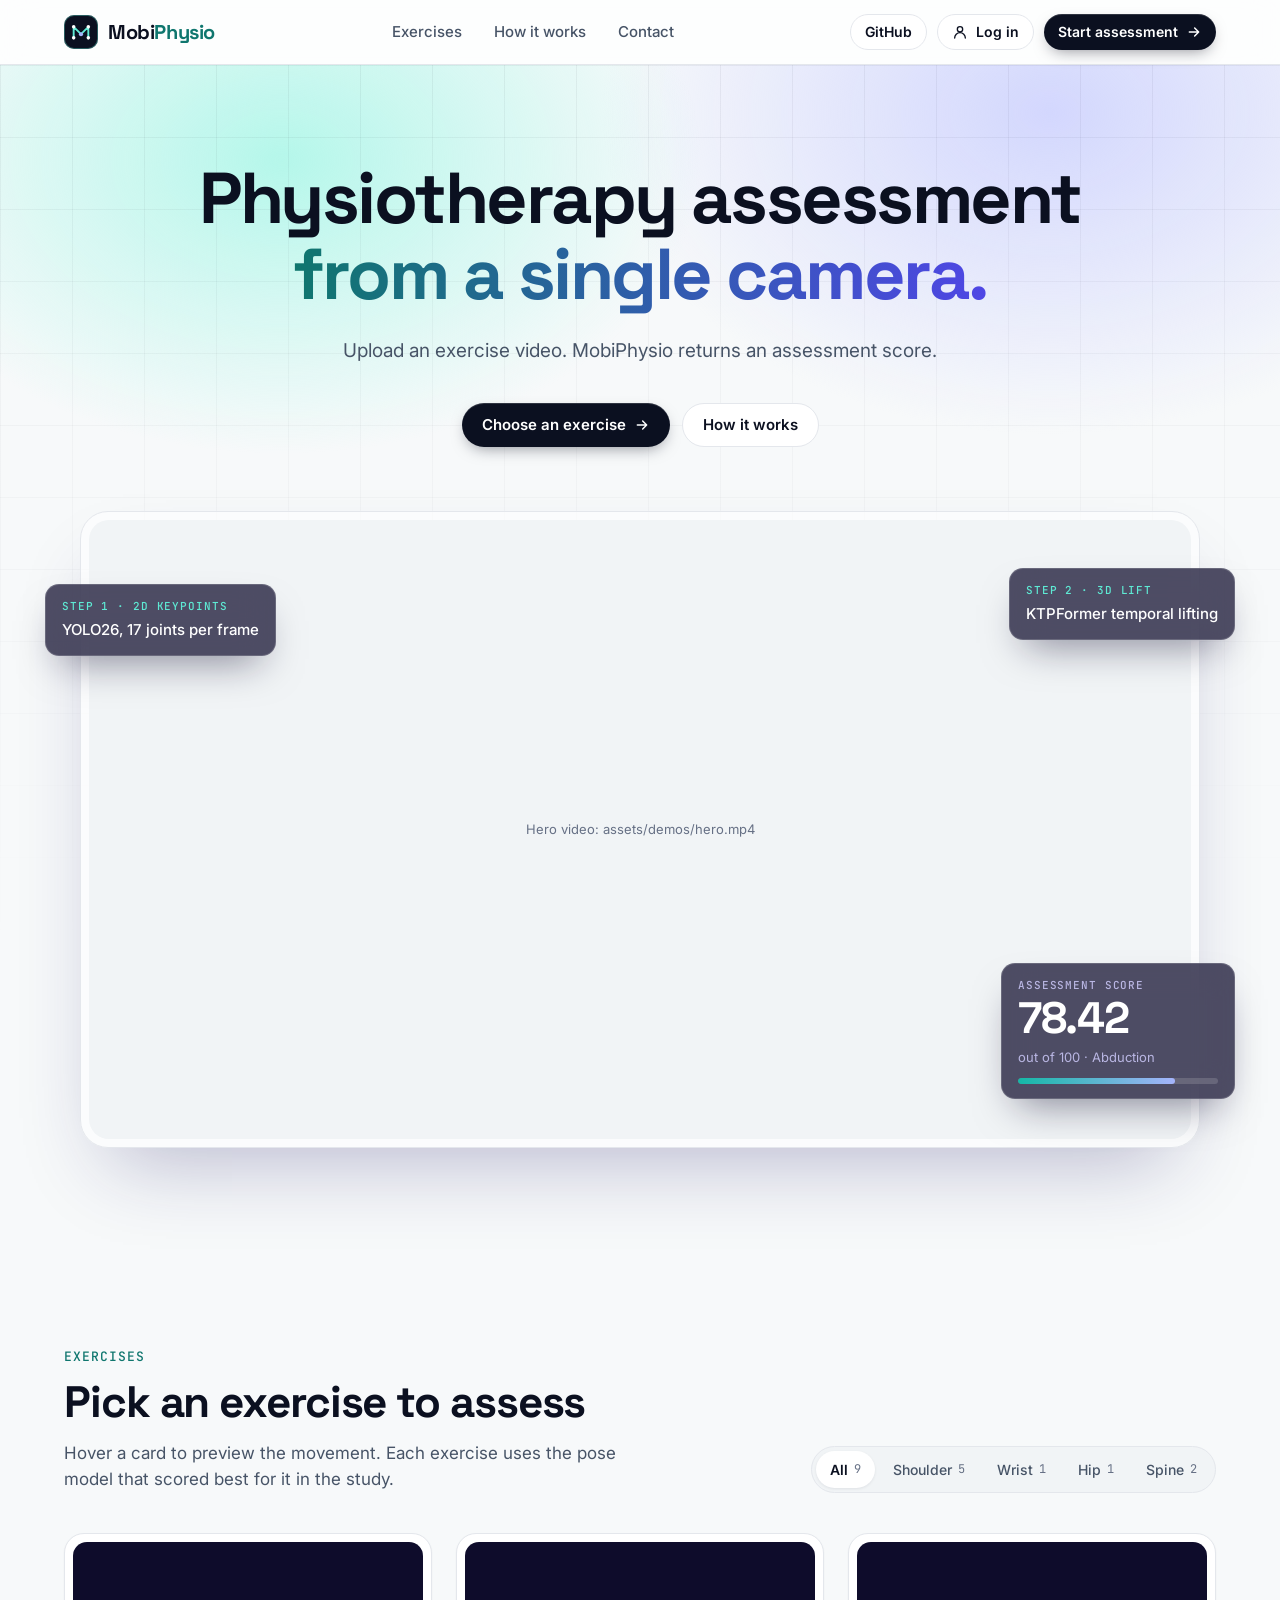
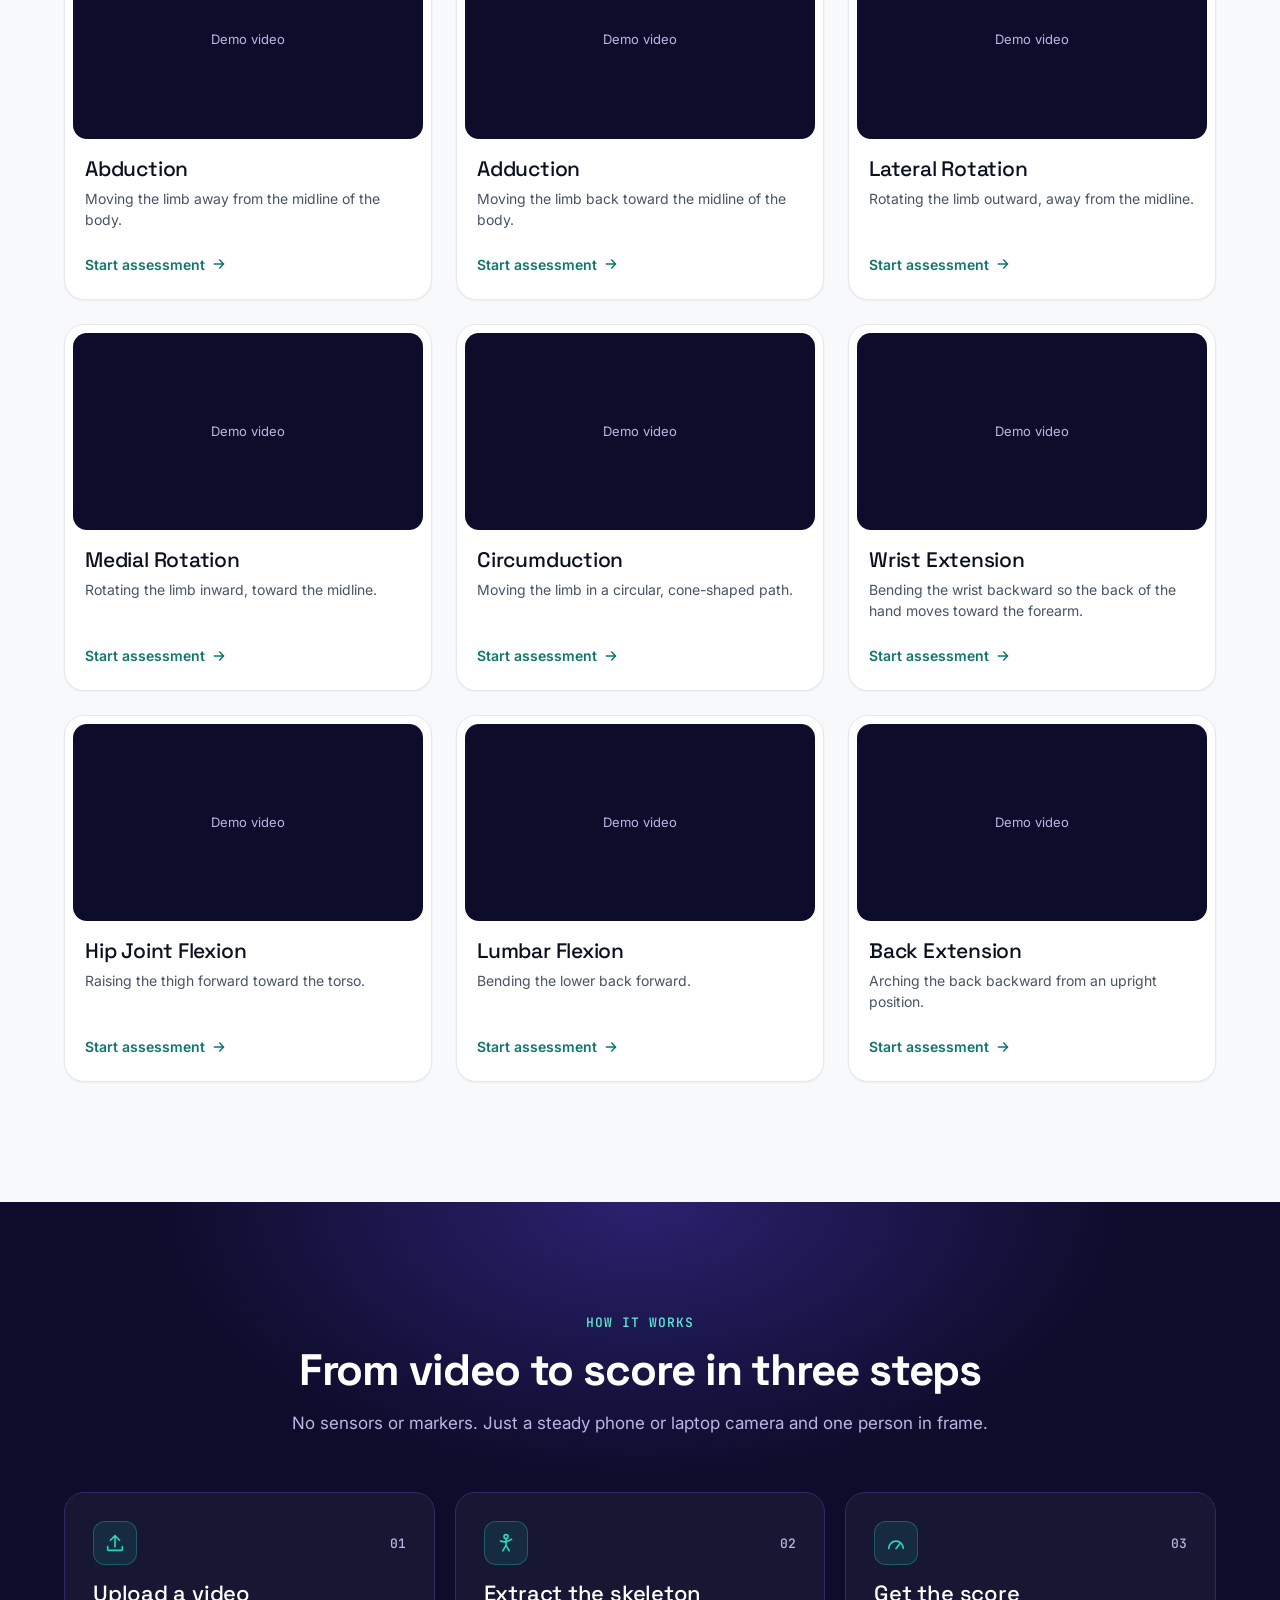
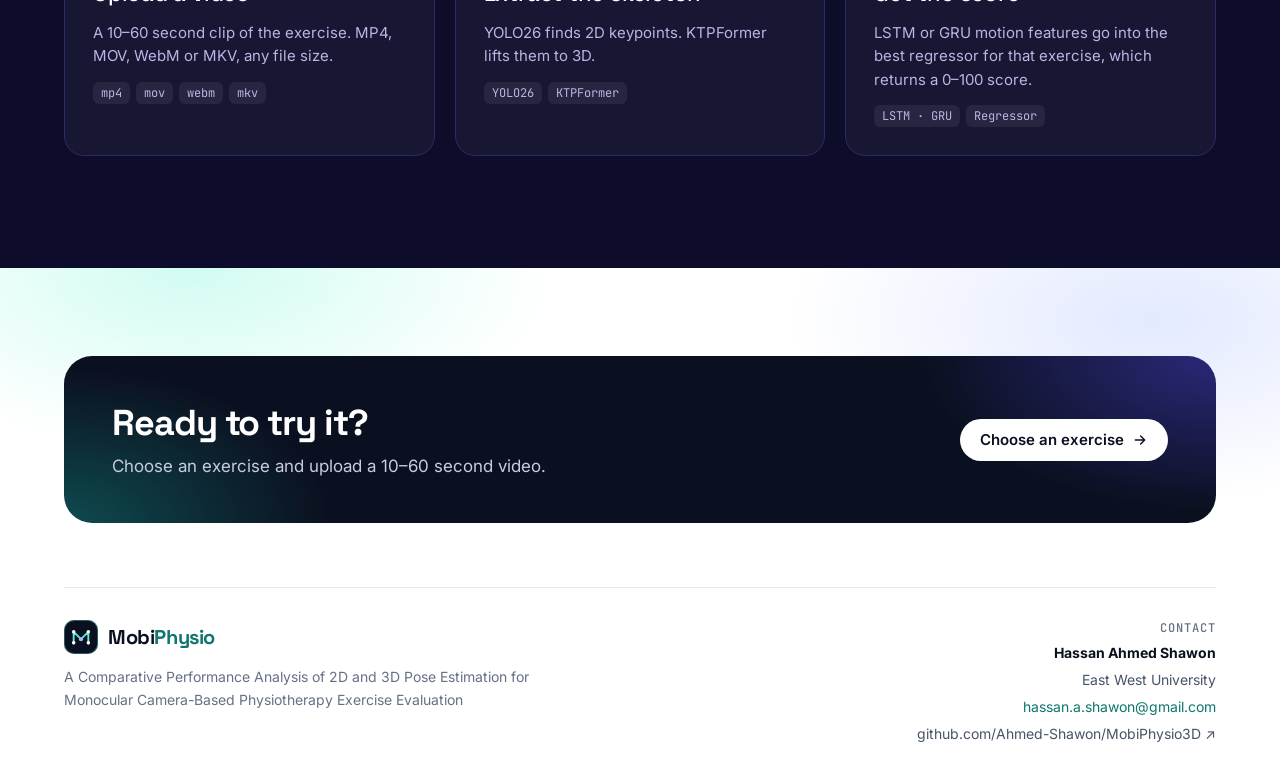
==== commit 783b9438: "version 2 added with demo videos Co-Authored-By: Claude Opus 5.5 <noreply@anthropic.com>" ====
--- a/frontend/index.html
+++ b/frontend/index.html
@@ -93,6 +93,7 @@
 
 <script src="js/config.js"></script>
 <script src="js/common.js"></script>
+<script src="js/auth.js"></script>
 <script src="js/home.js"></script>
 </body>
 </html>
--- a/frontend/css/style.css
+++ b/frontend/css/style.css
@@ -231,6 +231,79 @@
 .result__details dd small { display: block; margin-top: 2px; font: 400 13px var(--f-body); color: var(--ondark2); white-space: nowrap; }
 .result__details dl > div.is-points dd small { display: inline; margin-left: 6px; }
 .result__details .is-points dd { font-size: 26px; letter-spacing: -.02em; color: var(--mint-text); }
+
+/* ---------- accounts: navbar button + menu ---------- */
+.acct { position: relative; }
+.acct__btn { gap: 8px; padding-left: 6px; }
+.acct__avatar { width: 24px; height: 24px; border-radius: 50%; display: grid; place-items: center; background: var(--ink); color: var(--mint-text); font: 600 12px var(--f-head); }
+.acct__name { max-width: 120px; overflow: hidden; text-overflow: ellipsis; }
+.acct__menu { position: absolute; right: 0; top: calc(100% + 8px); min-width: 230px; padding: 6px; border-radius: 14px; background: var(--surface); border: 1px solid var(--border); box-shadow: 0 20px 40px -16px rgba(11,16,32,.3); display: flex; flex-direction: column; z-index: 30; }
+.acct__who { display: flex; flex-direction: column; padding: 10px 12px; border-bottom: 1px solid var(--border); margin-bottom: 4px; font-size: 14px; }
+.acct__who span { color: var(--muted); font-size: 13px; overflow-wrap: anywhere; }
+.acct__menu a, .acct__menu button { text-align: left; padding: 10px 12px; border-radius: 10px; font-size: 14px; font-weight: 500; color: var(--ink); text-decoration: none; }
+.acct__menu a:hover, .acct__menu button:hover { background: var(--subtle); }
+.nav__phone { display: none; }
+
+/* ---------- log in / sign up dialog ---------- */
+.auth { margin: auto; border: 0; padding: 0; background: transparent; width: min(440px, calc(100% - 32px)); color: var(--ink); }
+.auth::backdrop { background: rgba(14,12,43,.55); backdrop-filter: blur(4px); -webkit-backdrop-filter: blur(4px); }
+.auth__card { position: relative; display: flex; flex-direction: column; gap: 14px; padding: 32px; border-radius: 24px; background: var(--surface); border: 1px solid var(--border); box-shadow: 0 40px 80px -30px rgba(30,25,100,.45); }
+.auth__close { position: absolute; right: 14px; top: 12px; width: 36px; height: 36px; border-radius: 10px; font-size: 24px; line-height: 1; color: var(--muted); }
+.auth__close:hover { background: var(--subtle); color: var(--ink); }
+.auth__title { font: 700 26px/1.15 var(--f-head); letter-spacing: -.02em; }
+.auth__lead { font-size: 15px; color: var(--body); margin-bottom: 4px; }
+.field { display: flex; flex-direction: column; gap: 6px; font-size: 14px; font-weight: 500; }
+.field input { font: inherit; font-weight: 400; font-size: 15px; padding: 11px 14px; border-radius: 12px; border: 1px solid var(--border2); background: var(--surface); color: var(--ink); }
+.field input:focus { outline: 2px solid var(--teal); outline-offset: 1px; border-color: var(--teal); }
+.field small { font-weight: 400; color: var(--muted); font-size: 13px; }
+.auth__switch { text-align: center; font-size: 14px; color: var(--body); }
+.auth__switch .link-btn { padding: 4px; }
+
+/* ---------- results: save note, key frames ---------- */
+.save-note { display: flex; align-items: center; gap: 16px; flex-wrap: wrap; margin-top: 20px; padding: 18px 20px; border-radius: 20px; background: var(--surface); border: 1px solid var(--border); }
+.save-note__ic { width: 44px; height: 44px; border-radius: 12px; display: grid; place-items: center; flex: none; background: var(--indigo-soft); color: var(--indigo); }
+.save-note--saved .save-note__ic { background: var(--mint); color: var(--teal-strong); }
+.save-note__text { display: flex; flex-direction: column; gap: 2px; flex: 1; min-width: 200px; font-size: 14px; color: var(--body); }
+.save-note__text b { font: 600 16px var(--f-head); color: var(--ink); }
+.save-note__actions { display: flex; gap: 8px; flex-wrap: wrap; }
+.frames { flex: 1; display: grid; grid-template-columns: repeat(3, 1fr); gap: 6px; align-content: start; }
+.frames img { width: 100%; aspect-ratio: 4 / 3; object-fit: cover; border-radius: 12px; background: var(--night); }
+.frames__note { grid-column: 1 / -1; font-size: 13px; color: var(--muted); padding: 6px 8px; }
+
+/* ---------- my assessments ---------- */
+.empty { align-items: flex-start; }
+.empty__actions { display: flex; gap: 10px; flex-wrap: wrap; }
+.stats { display: grid; grid-template-columns: repeat(3, 1fr); gap: 20px; margin-bottom: 20px; }
+.stat { display: flex; flex-direction: column; gap: 6px; padding: 20px 24px; border-radius: 20px; background: var(--surface); border: 1px solid var(--border); }
+.stat span { font: 500 12px var(--f-mono); letter-spacing: .06em; text-transform: uppercase; color: var(--muted); }
+.stat b { font: 700 30px/1.1 var(--f-head); letter-spacing: -.02em; }
+.chart-panel { margin-bottom: 20px; }
+.chart-panel__head { display: flex; justify-content: space-between; align-items: flex-start; gap: 16px; flex-wrap: wrap; }
+.chart-panel__head .muted { font-size: 14px; margin-top: 4px; }
+.chart svg { width: 100%; height: auto; display: block; }
+.chart__grid { stroke: var(--border); stroke-width: 1; }
+.chart__axis { font: 400 12px var(--f-mono); fill: var(--muted); }
+.chart__line { fill: none; stroke: var(--teal); stroke-width: 2.5; stroke-linejoin: round; stroke-linecap: round; }
+.chart__area { fill: rgba(20,184,166,.08); }
+.chart__pt circle { fill: var(--surface); stroke: var(--teal-strong); stroke-width: 2.5; }
+.chart__pt:hover circle { fill: var(--teal); }
+.chart__val { font: 600 12px var(--f-head); fill: var(--ink); }
+.table-wrap { overflow-x: auto; }
+.history { width: 100%; border-collapse: collapse; font-size: 15px; }
+.history th { text-align: left; font: 500 12px var(--f-mono); letter-spacing: .06em; text-transform: uppercase; color: var(--muted); padding: 10px 12px; border-bottom: 1px solid var(--border); white-space: nowrap; }
+.history td { padding: 12px; border-bottom: 1px solid var(--border); vertical-align: middle; }
+.history tr:last-child td { border-bottom: 0; }
+.history td b { display: block; font-weight: 500; white-space: nowrap; }
+.history td small { color: var(--muted); font-size: 13px; }
+.history .num { text-align: right; }
+.history__ex { font-weight: 600; color: var(--ink); text-decoration: none; }
+.history__ex:hover { color: var(--teal-strong); text-decoration: underline; }
+.history__score { font: 600 18px var(--f-head); font-variant-numeric: tabular-nums; color: var(--teal-strong); }
+.history__model { color: var(--body); font-size: 14px; white-space: nowrap; }
+.history__actions { text-align: right; white-space: nowrap; }
+.history__actions .link-btn { padding: 8px 6px; text-decoration: none; }
+.link-btn--danger { color: var(--danger); }
+.sr { position: absolute; width: 1px; height: 1px; overflow: hidden; clip: rect(0 0 0 0); }
 
 /* ---------- responsive ---------- */
 @media (max-width: 1240px) {
@@ -278,6 +351,16 @@
   .gauge { width: 200px; height: 200px; }
   .gauge__val b { font-size: 48px; }
   .result__details dl { grid-template-columns: 1fr; }
+  .nav--open .nav__links .nav__phone { display: block; }
+  .stats { gap: 8px; }
+  .stat { padding: 14px 12px; border-radius: 16px; }
+  .stat span { font-size: 10px; letter-spacing: .03em; }
+  .stat b { font-size: 18px; }
+  .auth__card { padding: 24px 20px; }
+  .history__model { display: none; }
+  .history th:nth-child(4) { display: none; }
+  .save-note__actions { width: 100%; }
+  .save-note__actions .btn { flex: 1; }
 }
 @media (prefers-reduced-motion: reduce) {
   html { scroll-behavior: auto; }
